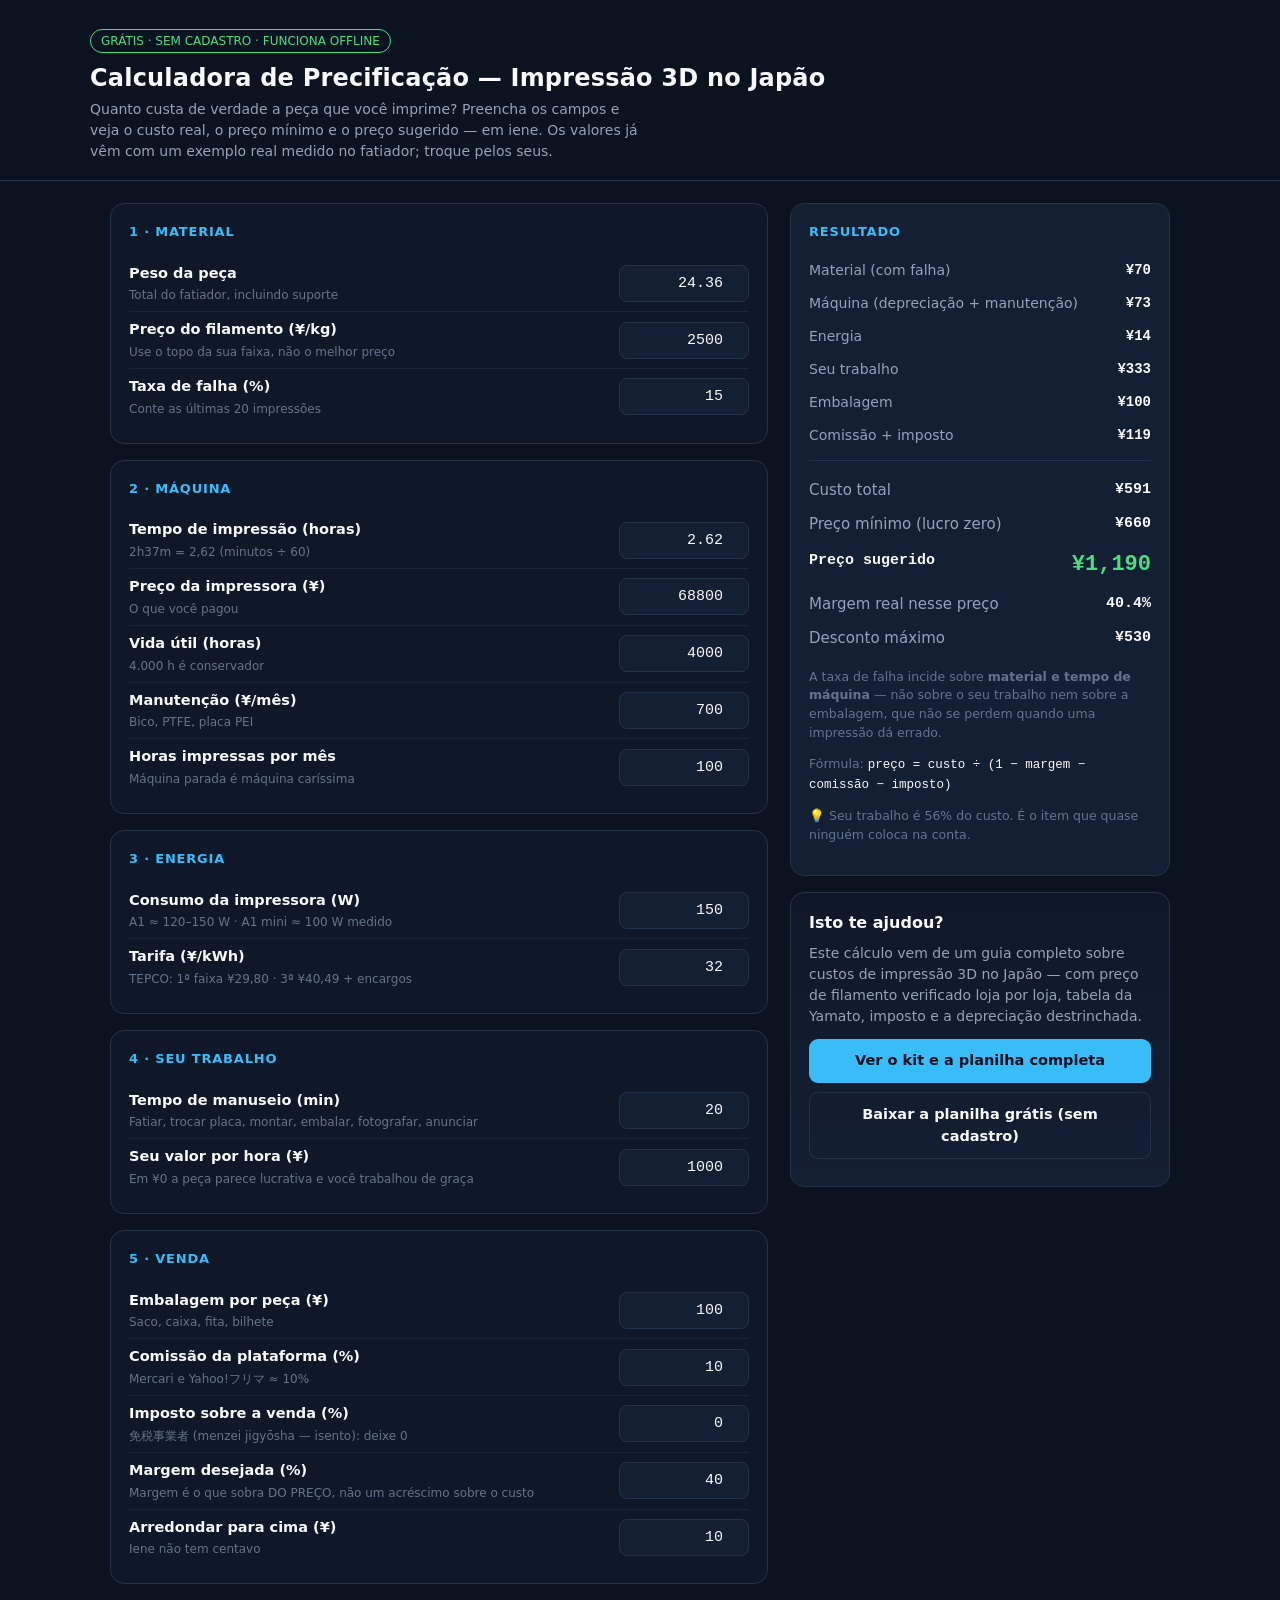
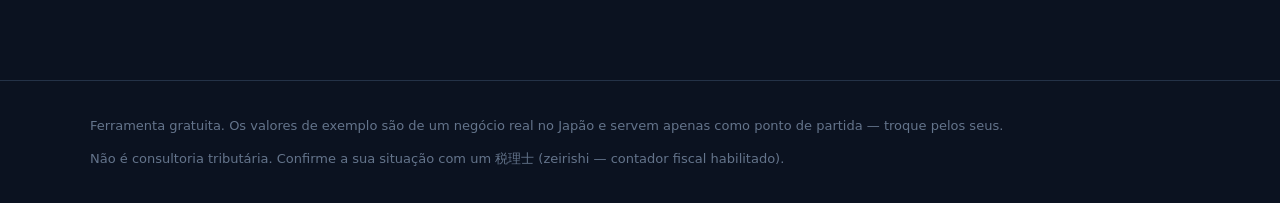
==== index.html @ 458ae706 "calculadora de precificacao 3D - Japao" ====
<!doctype html>
<html lang="pt-BR">
<head>
<meta charset="utf-8">
<meta name="viewport" content="width=device-width, initial-scale=1">
<title>Calculadora de Precificação — Impressão 3D no Japão (¥)</title>
<meta name="description" content="Calculadora gratuita de custo e preço para impressão 3D no Japão. Material, depreciação da máquina, energia, mão de obra, falha, frete e imposto — em iene. Sem cadastro.">
<meta name="robots" content="index,follow">
<meta property="og:title" content="Calculadora de Precificação — Impressão 3D no Japão">
<meta property="og:description" content="Quanto custa de verdade a peça que você imprime? Calcule em iene, com depreciação, falha e mão de obra.">
<meta property="og:type" content="website">
<style>
  :root{
    --bg:#0b1220; --card:#0f1829; --card2:#131f33; --line:#243247;
    --txt:#f8fafc; --dim:#94a3b8; --dim2:#64748b;
    --accent:#38bdf8; --ok:#4ade80; --warn:#fbbf24; --bad:#f87171;
    --mono:ui-monospace,"Cascadia Mono",Consolas,monospace;
  }
  *{box-sizing:border-box}
  html{-webkit-text-size-adjust:100%}
  body{
    margin:0;background:var(--bg);color:var(--txt);
    font:16px/1.5 system-ui,-apple-system,"Segoe UI",Roboto,sans-serif;
  }
  header{padding:28px 20px 18px;border-bottom:1px solid var(--line)}
  header .inner{max-width:1100px;margin:0 auto}
  h1{margin:0 0 6px;font-size:24px;letter-spacing:.2px;line-height:1.25}
  .sub{margin:0;color:var(--dim);font-size:14px;max-width:62ch}
  .wrap{max-width:1100px;margin:0 auto;padding:22px 20px 80px;display:grid;gap:20px}
  @media(min-width:900px){.cols{display:grid;grid-template-columns:1fr 380px;gap:22px;align-items:start}}
  .card{background:var(--card);border:1px solid var(--line);border-radius:14px;padding:18px;margin-bottom:16px}
  .card h2{margin:0 0 14px;font-size:13px;text-transform:uppercase;letter-spacing:.8px;color:var(--accent)}
  .row{display:grid;grid-template-columns:1fr 130px;gap:10px;align-items:center;padding:7px 0;border-bottom:1px solid rgba(36,50,71,.5)}
  .row:last-child{border-bottom:0}
  .row label{font-size:14px;color:var(--dim)}
  .row label b{color:var(--txt);font-weight:600;display:block;font-size:14.5px}
  .row label i{font-style:normal;font-size:12px;color:var(--dim2);display:block;margin-top:2px}
  input[type=number]{
    width:100%;background:var(--card2);border:1px solid var(--line);border-radius:8px;
    color:var(--txt);font:15px var(--mono);padding:9px 10px;text-align:right;
  }
  input[type=number]:focus{outline:2px solid var(--accent);outline-offset:-1px}
  .out{background:var(--card2);border:1px solid var(--line);border-radius:14px;padding:18px}
  .out.sticky{position:sticky;top:16px}
  .line{display:flex;justify-content:space-between;gap:12px;padding:6px 0;font-size:14px;color:var(--dim)}
  .line b{color:var(--txt);font-family:var(--mono);font-weight:600}
  .total{border-top:1px solid var(--line);margin-top:8px;padding-top:12px}
  .total .line{font-size:15px}
  .big{font-size:22px!important;color:var(--ok)!important}
  .big.piso{color:var(--warn)!important}
  .note{font-size:12.5px;color:var(--dim2);line-height:1.5;margin-top:12px}
  .cta{background:linear-gradient(180deg,#0f1829,#131f33);border:1px solid var(--line);border-radius:14px;padding:18px;margin-top:16px}
  .cta h3{margin:0 0 8px;font-size:16px}
  .cta p{margin:0 0 12px;font-size:14px;color:var(--dim)}
  .cta a{display:block;text-decoration:none;padding:11px 14px;border-radius:9px;font-weight:600;font-size:14.5px;text-align:center;margin-bottom:9px}
  .cta a.p{background:var(--accent);color:#06101f}
  .cta a.s{background:transparent;border:1px solid var(--line);color:var(--txt)}
  .badge{display:inline-block;font-size:12px;color:var(--ok);border:1px solid var(--ok);border-radius:999px;padding:2px 10px;margin-bottom:10px}
  footer{border-top:1px solid var(--line);padding:22px 20px;color:var(--dim2);font-size:13px}
  footer .inner{max-width:1100px;margin:0 auto}
  .hide{display:none}
</style>
</head>
<body>

<header>
  <div class="inner">
    <span class="badge">GRÁTIS · SEM CADASTRO · FUNCIONA OFFLINE</span>
    <h1>Calculadora de Precificação — Impressão 3D no Japão</h1>
    <p class="sub">Quanto custa de verdade a peça que você imprime? Preencha os campos e veja o custo real, o preço mínimo e o preço sugerido — em iene. Os valores já vêm com um exemplo real medido no fatiador; troque pelos seus.</p>
  </div>
</header>

<div class="wrap">
 <div class="cols">

  <div>
    <div class="card">
      <h2>1 · Material</h2>
      <div class="row"><label><b>Peso da peça</b><i>Total do fatiador, incluindo suporte</i></label><input type="number" id="peso" value="24.36" step="0.01" min="0"></div>
      <div class="row"><label><b>Preço do filamento (¥/kg)</b><i>Use o topo da sua faixa, não o melhor preço</i></label><input type="number" id="filamento" value="2500" step="10" min="0"></div>
      <div class="row"><label><b>Taxa de falha (%)</b><i>Conte as últimas 20 impressões</i></label><input type="number" id="falha" value="15" step="0.5" min="0" max="90"></div>
    </div>

    <div class="card">
      <h2>2 · Máquina</h2>
      <div class="row"><label><b>Tempo de impressão (horas)</b><i>2h37m = 2,62 (minutos ÷ 60)</i></label><input type="number" id="tempo" value="2.62" step="0.01" min="0"></div>
      <div class="row"><label><b>Preço da impressora (¥)</b><i>O que você pagou</i></label><input type="number" id="impressora" value="68800" step="100" min="1"></div>
      <div class="row"><label><b>Vida útil (horas)</b><i>4.000 h é conservador</i></label><input type="number" id="vida" value="4000" step="100" min="1"></div>
      <div class="row"><label><b>Manutenção (¥/mês)</b><i>Bico, PTFE, placa PEI</i></label><input type="number" id="manut" value="700" step="50" min="0"></div>
      <div class="row"><label><b>Horas impressas por mês</b><i>Máquina parada é máquina caríssima</i></label><input type="number" id="horasmes" value="100" step="10" min="1"></div>
    </div>

    <div class="card">
      <h2>3 · Energia</h2>
      <div class="row"><label><b>Consumo da impressora (W)</b><i>A1 ≈ 120–150 W · A1 mini ≈ 100 W medido</i></label><input type="number" id="watts" value="150" step="10" min="1"></div>
      <div class="row"><label><b>Tarifa (¥/kWh)</b><i>TEPCO: 1ª faixa ¥29,80 · 3ª ¥40,49 + encargos</i></label><input type="number" id="tarifa" value="32" step="0.1" min="1"></div>
    </div>

    <div class="card">
      <h2>4 · Seu trabalho</h2>
      <div class="row"><label><b>Tempo de manuseio (min)</b><i>Fatiar, trocar placa, montar, embalar, fotografar, anunciar</i></label><input type="number" id="minutos" value="20" step="1" min="0"></div>
      <div class="row"><label><b>Seu valor por hora (¥)</b><i>Em ¥0 a peça parece lucrativa e você trabalhou de graça</i></label><input type="number" id="hora" value="1000" step="100" min="0"></div>
    </div>

    <div class="card">
      <h2>5 · Venda</h2>
      <div class="row"><label><b>Embalagem por peça (¥)</b><i>Saco, caixa, fita, bilhete</i></label><input type="number" id="embalagem" value="100" step="10" min="0"></div>
      <div class="row"><label><b>Comissão da plataforma (%)</b><i>Mercari e Yahoo!フリマ ≈ 10%</i></label><input type="number" id="comissao" value="10" step="0.5" min="0" max="60"></div>
      <div class="row"><label><b>Imposto sobre a venda (%)</b><i>免税事業者 (menzei jigyōsha — isento): deixe 0</i></label><input type="number" id="imposto" value="0" step="0.5" min="0" max="60"></div>
      <div class="row"><label><b>Margem desejada (%)</b><i>Margem é o que sobra DO PREÇO, não um acréscimo sobre o custo</i></label><input type="number" id="margem" value="40" step="1" min="0" max="90"></div>
      <div class="row"><label><b>Arredondar para cima (¥)</b><i>Iene não tem centavo</i></label><input type="number" id="arred" value="10" step="10" min="1"></div>
    </div>
  </div>

  <div>
    <div class="out sticky">
      <h2 style="margin:0 0 12px;font-size:13px;text-transform:uppercase;letter-spacing:.8px;color:var(--accent)">Resultado</h2>

      <div class="line"><span>Material (com falha)</span><b id="o_mat">—</b></div>
      <div class="line"><span>Máquina (depreciação + manutenção)</span><b id="o_maq">—</b></div>
      <div class="line"><span>Energia</span><b id="o_ene">—</b></div>
      <div class="line"><span>Seu trabalho</span><b id="o_tra">—</b></div>
      <div class="line"><span>Embalagem</span><b id="o_emb">—</b></div>
      <div class="line"><span>Comissão + imposto</span><b id="o_com">—</b></div>

      <div class="total">
        <div class="line"><span>Custo total</span><b id="o_custo">—</b></div>
        <div class="line"><span>Preço mínimo (lucro zero)</span><b id="o_piso">—</b></div>
        <div class="line"><span><b style="color:var(--txt)">Preço sugerido</b></span><b class="big" id="o_preco">—</b></div>
        <div class="line"><span>Margem real nesse preço</span><b id="o_marg">—</b></div>
        <div class="line"><span>Desconto máximo</span><b id="o_desc">—</b></div>
      </div>

      <p class="note">A taxa de falha incide sobre <b>material e tempo de máquina</b> — não sobre o seu trabalho nem sobre a embalagem, que não se perdem quando uma impressão dá errado.</p>
      <p class="note">Fórmula: <span style="font-family:var(--mono);color:var(--txt)">preço = custo ÷ (1 − margem − comissão − imposto)</span></p>
      <p class="note" id="o_frac"></p>
    </div>

    <div class="cta">
      <h3>Isto te ajudou?</h3>
      <p>Este cálculo vem de um guia completo sobre custos de impressão 3D no Japão — com preço de filamento verificado loja por loja, tabela da Yamato, imposto e a depreciação destrinchada.</p>
      <a class="p" href="https://ko-fi.com/s/ee352d758c" target="_blank" rel="noopener">Ver o kit e a planilha completa</a>
      <a class="s" href="https://ko-fi.com/s/bf6c8da10f" target="_blank" rel="noopener">Baixar a planilha grátis (sem cadastro)</a>
    </div>
  </div>

 </div>
</div>

<footer>
  <div class="inner">
    <p>Ferramenta gratuita. Os valores de exemplo são de um negócio real no Japão e servem apenas como ponto de partida — troque pelos seus.</p>
    <p>Não é consultoria tributária. Confirme a sua situação com um 税理士 (zeirishi — contador fiscal habilitado).</p>
  </div>
</footer>

<script>
(function(){
  var ids = ["peso","filamento","falha","tempo","impressora","vida","manut","horasmes",
             "watts","tarifa","minutos","hora","embalagem","comissao","imposto","margem","arred"];
  var el = {};
  ids.forEach(function(i){ el[i] = document.getElementById(i); });

  function n(i){ var v = parseFloat(el[i].value); return isFinite(v) ? v : 0; }
  function yen(v){ return "¥" + Math.round(v).toLocaleString("ja-JP"); }

  function calc(){
    var falha = n("falha")/100;

    // material
    var material = (n("peso")/1000) * n("filamento");
    var materialF = material * (1 + falha);

    // maquina: depreciacao + manutencao diluida nas horas do mes
    var depHora = n("impressora") / Math.max(1, n("vida"));
    var manutHora = n("manut") / Math.max(1, n("horasmes"));
    var maquina = n("tempo") * (depHora + manutHora);
    var maquinaF = maquina * (1 + falha);

    // energia
    var energia = n("tempo") * (n("watts")/1000) * n("tarifa");
    var energiaF = energia * (1 + falha);

    // trabalho e embalagem — nao recebem falha
    var trabalho = (n("minutos")/60) * n("hora");
    var embalagem = n("embalagem");

    var custo = materialF + maquinaF + energiaF + trabalho + embalagem;

    var com = Math.min(0.9, n("comissao")/100);
    var imp = Math.min(0.9, n("imposto")/100);
    var mar = Math.min(0.9, n("margem")/100);

    var denPiso = 1 - com - imp;
    var piso = denPiso > 0 ? custo / denPiso : NaN;

    var den = 1 - mar - com - imp;
    var bruto = den > 0 ? custo / den : NaN;
    var passo = Math.max(1, n("arred"));
    var preco = isFinite(bruto) ? Math.ceil(bruto/passo)*passo : NaN;

    var comissaoYen = isFinite(preco) ? preco * (com + imp) : NaN;

    var out = {
      o_mat: yen(materialF), o_maq: yen(maquinaF), o_ene: yen(energiaF),
      o_tra: yen(trabalho), o_emb: yen(embalagem), o_custo: yen(custo)
    };
    Object.keys(out).forEach(function(k){ document.getElementById(k).textContent = out[k]; });

    var pisoEl = document.getElementById("o_piso");
    pisoEl.textContent = isFinite(piso) ? yen(Math.ceil(piso/passo)*passo) : "—";

    var precoEl = document.getElementById("o_preco");
    precoEl.textContent = isFinite(preco) ? yen(preco) : "—";
    precoEl.className = "big" + (isFinite(preco) ? "" : " piso");

    document.getElementById("o_com").textContent = isFinite(comissaoYen) ? yen(comissaoYen) : "—";

    var marg = isFinite(preco) && preco > 0 ? (preco*(1-com-imp) - custo)/preco : NaN;
    document.getElementById("o_marg").textContent = isFinite(marg) ? (marg*100).toFixed(1) + "%" : "—";

    var desc = (isFinite(preco) && isFinite(piso)) ? preco - Math.ceil(piso/passo)*passo : NaN;
    document.getElementById("o_desc").textContent = isFinite(desc) ? yen(desc) : "—";

    // se o denominador estourou, explica em vez de mostrar travessao
    var frac = document.getElementById("o_frac");
    if (!(den > 0)) {
      frac.textContent = "⚠️ Margem + comissão + imposto passam de 100%. Não existe preço que feche essa conta — reduza a margem ou as taxas.";
    } else if (trabalho/custo > 0.45) {
      frac.textContent = "💡 Seu trabalho é " + Math.round(trabalho/custo*100) + "% do custo. É o item que quase ninguém coloca na conta.";
    } else {
      frac.textContent = "";
    }
  }

  ids.forEach(function(i){ el[i].addEventListener("input", calc); });
  calc();
})();
</script>
</body>
</html>
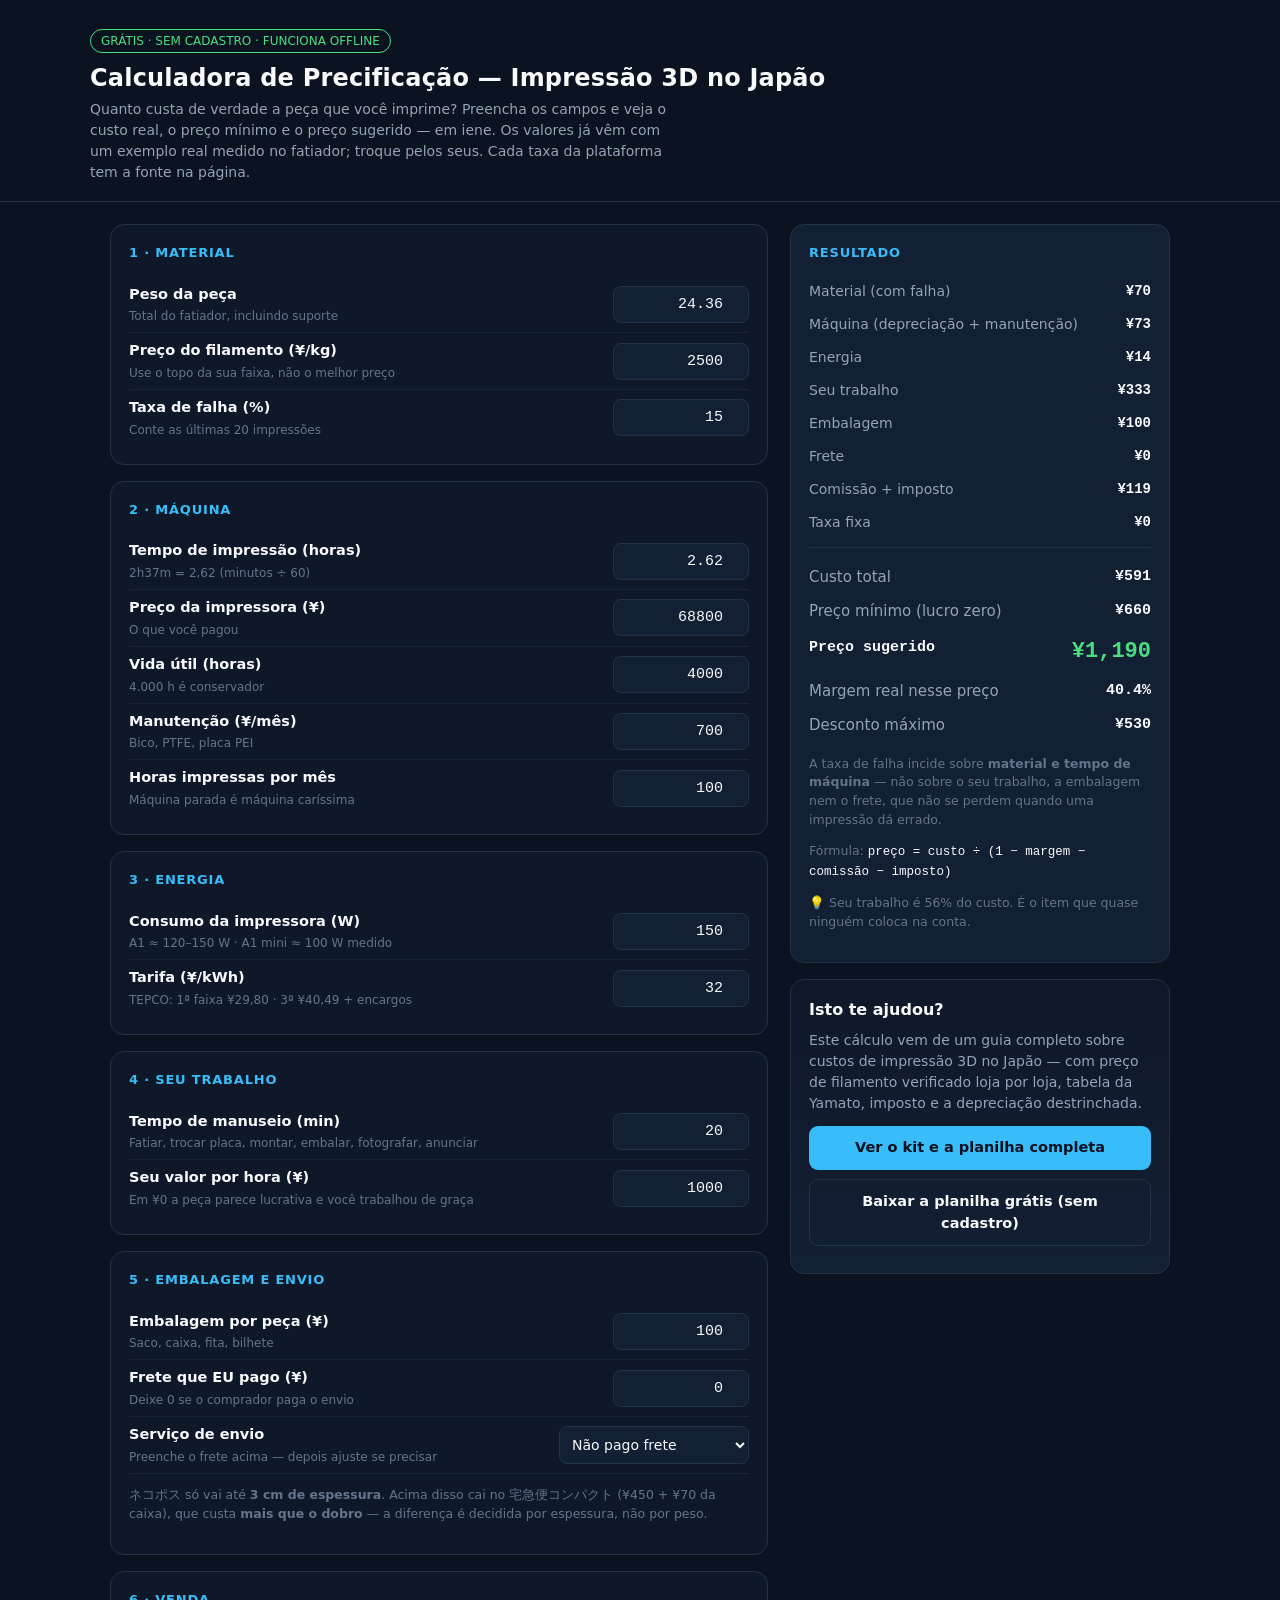
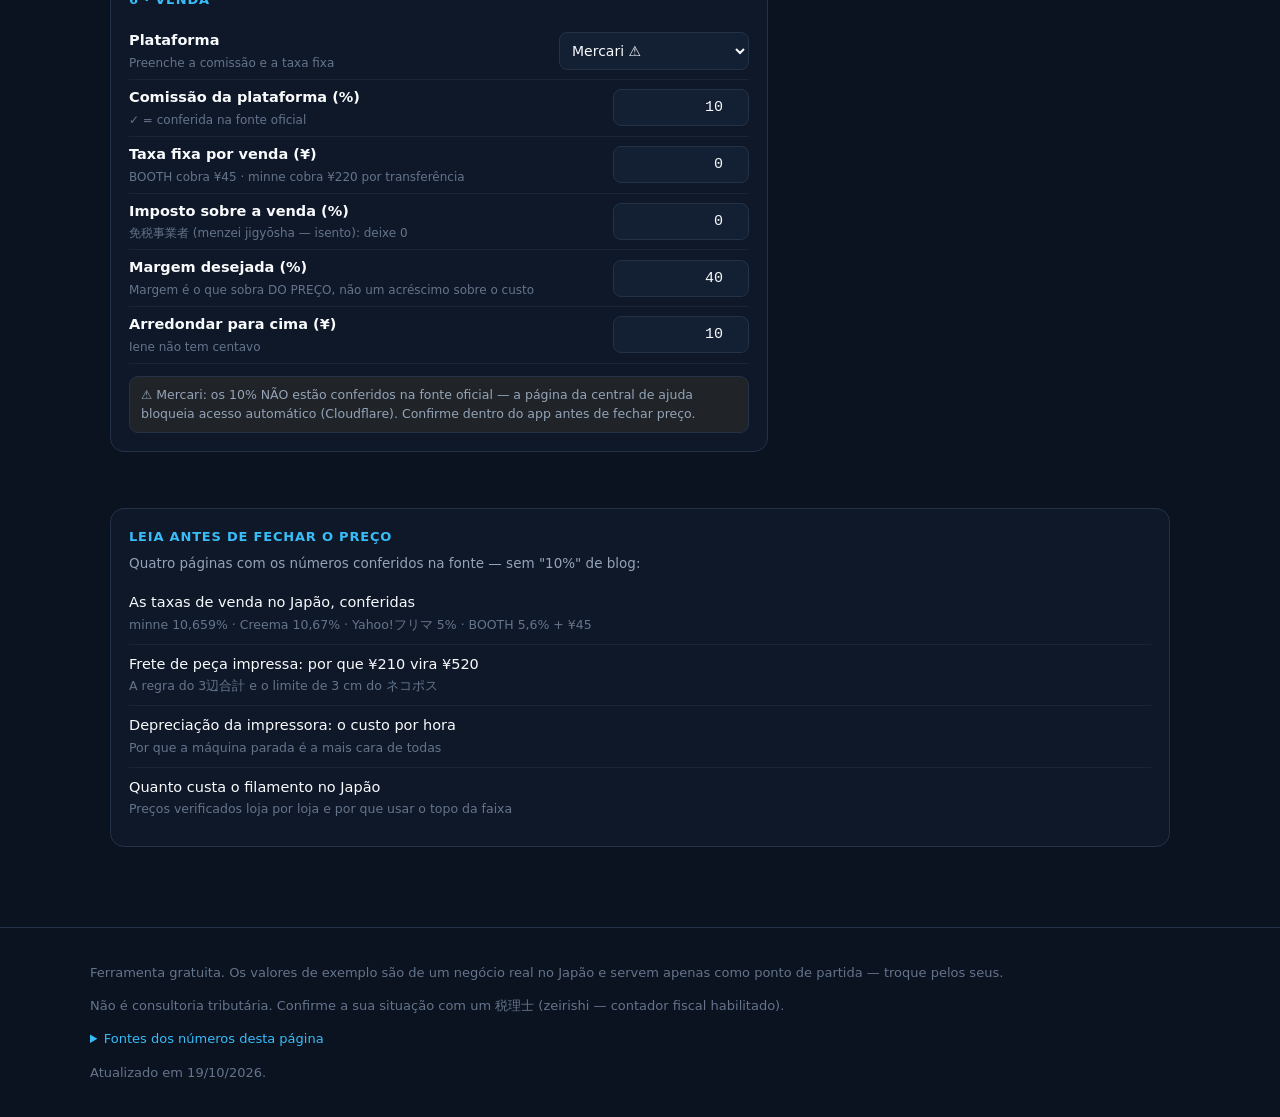
==== commit b0c1de6d: "calculadora: frete, taxa fixa, presets de plataforma com fonte + 4 guias" ====
--- a/index.html
+++ b/index.html
@@ -4,11 +4,13 @@
 <meta charset="utf-8">
 <meta name="viewport" content="width=device-width, initial-scale=1">
 <title>Calculadora de Precificação — Impressão 3D no Japão (¥)</title>
-<meta name="description" content="Calculadora gratuita de custo e preço para impressão 3D no Japão. Material, depreciação da máquina, energia, mão de obra, falha, frete e imposto — em iene. Sem cadastro.">
+<meta name="description" content="Calculadora gratuita de custo e preço para impressão 3D no Japão. Material, depreciação da máquina, energia, mão de obra, falha, embalagem, frete, comissão da plataforma e imposto — em iene. Sem cadastro, funciona offline.">
 <meta name="robots" content="index,follow">
+<link rel="canonical" href="https://maicontsuda.github.io/calculadora-3d/">
 <meta property="og:title" content="Calculadora de Precificação — Impressão 3D no Japão">
-<meta property="og:description" content="Quanto custa de verdade a peça que você imprime? Calcule em iene, com depreciação, falha e mão de obra.">
+<meta property="og:description" content="Quanto custa de verdade a peça que você imprime? Calcule em iene, com depreciação, falha, frete e mão de obra — e veja a fonte de cada taxa.">
 <meta property="og:type" content="website">
+<meta property="og:url" content="https://maicontsuda.github.io/calculadora-3d/">
 <style>
   :root{
     --bg:#0b1220; --card:#0f1829; --card2:#131f33; --line:#243247;
@@ -25,21 +27,27 @@
   header{padding:28px 20px 18px;border-bottom:1px solid var(--line)}
   header .inner{max-width:1100px;margin:0 auto}
   h1{margin:0 0 6px;font-size:24px;letter-spacing:.2px;line-height:1.25}
-  .sub{margin:0;color:var(--dim);font-size:14px;max-width:62ch}
+  .sub{margin:0;color:var(--dim);font-size:14px;max-width:66ch}
   .wrap{max-width:1100px;margin:0 auto;padding:22px 20px 80px;display:grid;gap:20px}
   @media(min-width:900px){.cols{display:grid;grid-template-columns:1fr 380px;gap:22px;align-items:start}}
   .card{background:var(--card);border:1px solid var(--line);border-radius:14px;padding:18px;margin-bottom:16px}
   .card h2{margin:0 0 14px;font-size:13px;text-transform:uppercase;letter-spacing:.8px;color:var(--accent)}
-  .row{display:grid;grid-template-columns:1fr 130px;gap:10px;align-items:center;padding:7px 0;border-bottom:1px solid rgba(36,50,71,.5)}
+  .row{display:grid;grid-template-columns:1fr 136px;gap:10px;align-items:center;padding:7px 0;border-bottom:1px solid rgba(36,50,71,.5)}
   .row:last-child{border-bottom:0}
   .row label{font-size:14px;color:var(--dim)}
   .row label b{color:var(--txt);font-weight:600;display:block;font-size:14.5px}
   .row label i{font-style:normal;font-size:12px;color:var(--dim2);display:block;margin-top:2px}
+  .row.wide{grid-template-columns:1fr 190px}
+  @media(max-width:520px){.row.wide{grid-template-columns:1fr 150px}}
   input[type=number]{
     width:100%;background:var(--card2);border:1px solid var(--line);border-radius:8px;
     color:var(--txt);font:15px var(--mono);padding:9px 10px;text-align:right;
   }
-  input[type=number]:focus{outline:2px solid var(--accent);outline-offset:-1px}
+  input[type=number]:focus,select:focus{outline:2px solid var(--accent);outline-offset:-1px}
+  select{
+    width:100%;background:var(--card2);border:1px solid var(--line);border-radius:8px;
+    color:var(--txt);font:14px system-ui,-apple-system,"Segoe UI",Roboto,sans-serif;padding:9px 8px;
+  }
   .out{background:var(--card2);border:1px solid var(--line);border-radius:14px;padding:18px}
   .out.sticky{position:sticky;top:16px}
   .line{display:flex;justify-content:space-between;gap:12px;padding:6px 0;font-size:14px;color:var(--dim)}
@@ -49,6 +57,9 @@
   .big{font-size:22px!important;color:var(--ok)!important}
   .big.piso{color:var(--warn)!important}
   .note{font-size:12.5px;color:var(--dim2);line-height:1.5;margin-top:12px}
+  .aviso{font-size:12.5px;line-height:1.5;margin-top:12px;padding:9px 11px;border-radius:9px;
+         border:1px solid var(--line);background:rgba(251,191,36,.07);color:var(--dim)}
+  .aviso.hide{display:none}
   .cta{background:linear-gradient(180deg,#0f1829,#131f33);border:1px solid var(--line);border-radius:14px;padding:18px;margin-top:16px}
   .cta h3{margin:0 0 8px;font-size:16px}
   .cta p{margin:0 0 12px;font-size:14px;color:var(--dim)}
@@ -58,7 +69,18 @@
   .badge{display:inline-block;font-size:12px;color:var(--ok);border:1px solid var(--ok);border-radius:999px;padding:2px 10px;margin-bottom:10px}
   footer{border-top:1px solid var(--line);padding:22px 20px;color:var(--dim2);font-size:13px}
   footer .inner{max-width:1100px;margin:0 auto}
+  footer a{color:var(--dim)}
   .hide{display:none}
+  .links{background:var(--card);border:1px solid var(--line);border-radius:14px;padding:18px;margin-top:20px}
+  .links h2{margin:0 0 6px;font-size:13px;text-transform:uppercase;letter-spacing:.8px;color:var(--accent)}
+  .links p{margin:0 0 10px;font-size:13.5px;color:var(--dim)}
+  .links a{display:block;padding:9px 0;border-bottom:1px solid rgba(36,50,71,.5);color:var(--txt);text-decoration:none;font-size:14.5px}
+  .links a:last-child{border-bottom:0}
+  .links a span{color:var(--dim2);font-size:12.5px;display:block;margin-top:2px}
+  details{margin-top:14px;font-size:13px;color:var(--dim)}
+  details summary{cursor:pointer;color:var(--accent);font-size:13px}
+  details ul{margin:10px 0 0;padding-left:18px;line-height:1.7}
+  details a{color:var(--dim)}
 </style>
 </head>
 <body>
@@ -67,7 +89,7 @@
   <div class="inner">
     <span class="badge">GRÁTIS · SEM CADASTRO · FUNCIONA OFFLINE</span>
     <h1>Calculadora de Precificação — Impressão 3D no Japão</h1>
-    <p class="sub">Quanto custa de verdade a peça que você imprime? Preencha os campos e veja o custo real, o preço mínimo e o preço sugerido — em iene. Os valores já vêm com um exemplo real medido no fatiador; troque pelos seus.</p>
+    <p class="sub">Quanto custa de verdade a peça que você imprime? Preencha os campos e veja o custo real, o preço mínimo e o preço sugerido — em iene. Os valores já vêm com um exemplo real medido no fatiador; troque pelos seus. Cada taxa da plataforma tem a fonte na página.</p>
   </div>
 </header>
 
@@ -104,12 +126,45 @@
     </div>
 
     <div class="card">
-      <h2>5 · Venda</h2>
+      <h2>5 · Embalagem e envio</h2>
       <div class="row"><label><b>Embalagem por peça (¥)</b><i>Saco, caixa, fita, bilhete</i></label><input type="number" id="embalagem" value="100" step="10" min="0"></div>
-      <div class="row"><label><b>Comissão da plataforma (%)</b><i>Mercari e Yahoo!フリマ ≈ 10%</i></label><input type="number" id="comissao" value="10" step="0.5" min="0" max="60"></div>
+      <div class="row"><label><b>Frete que EU pago (¥)</b><i>Deixe 0 se o comprador paga o envio</i></label><input type="number" id="frete" value="0" step="10" min="0"></div>
+      <div class="row wide"><label><b>Serviço de envio</b><i>Preenche o frete acima — depois ajuste se precisar</i></label>
+        <select id="envio">
+          <option value="0">Não pago frete</option>
+          <option value="210">ネコポス ¥210</option>
+          <option value="520">コンパクト ¥520</option>
+          <option value="750">メルカリ便 60 ¥750</option>
+          <option value="850">メルカリ便 80 ¥850</option>
+          <option value="1050">メルカリ便 100 ¥1.050</option>
+          <option value="1200">メルカリ便 120 ¥1.200</option>
+          <option value="1450">メルカリ便 140 ¥1.450</option>
+          <option value="1700">メルカリ便 160 ¥1.700</option>
+          <option value="manual">Outro valor</option>
+        </select>
+      </div>
+      <p class="note">ネコポス só vai até <b>3 cm de espessura</b>. Acima disso cai no 宅急便コンパクト (¥450 + ¥70 da caixa), que custa <b>mais que o dobro</b> — a diferença é decidida por espessura, não por peso.</p>
+    </div>
+
+    <div class="card">
+      <h2>6 · Venda</h2>
+      <div class="row wide"><label><b>Plataforma</b><i>Preenche a comissão e a taxa fixa</i></label>
+        <select id="plataforma">
+          <option value="mercari" selected>Mercari ⚠</option>
+          <option value="minne">minne ✓</option>
+          <option value="creema">Creema ✓</option>
+          <option value="yahoo">Yahoo!フリマ ✓</option>
+          <option value="booth">BOOTH ✓</option>
+          <option value="direto">Venda direta</option>
+          <option value="outro">Outra</option>
+        </select>
+      </div>
+      <div class="row"><label><b>Comissão da plataforma (%)</b><i>✓ = conferida na fonte oficial</i></label><input type="number" id="comissao" value="10" step="0.001" min="0" max="60"></div>
+      <div class="row"><label><b>Taxa fixa por venda (¥)</b><i>BOOTH cobra ¥45 · minne cobra ¥220 por transferência</i></label><input type="number" id="fixo" value="0" step="5" min="0"></div>
       <div class="row"><label><b>Imposto sobre a venda (%)</b><i>免税事業者 (menzei jigyōsha — isento): deixe 0</i></label><input type="number" id="imposto" value="0" step="0.5" min="0" max="60"></div>
       <div class="row"><label><b>Margem desejada (%)</b><i>Margem é o que sobra DO PREÇO, não um acréscimo sobre o custo</i></label><input type="number" id="margem" value="40" step="1" min="0" max="90"></div>
       <div class="row"><label><b>Arredondar para cima (¥)</b><i>Iene não tem centavo</i></label><input type="number" id="arred" value="10" step="10" min="1"></div>
+      <div class="aviso" id="o_aviso"></div>
     </div>
   </div>
 
@@ -122,7 +177,9 @@
       <div class="line"><span>Energia</span><b id="o_ene">—</b></div>
       <div class="line"><span>Seu trabalho</span><b id="o_tra">—</b></div>
       <div class="line"><span>Embalagem</span><b id="o_emb">—</b></div>
+      <div class="line"><span>Frete</span><b id="o_frete">—</b></div>
       <div class="line"><span>Comissão + imposto</span><b id="o_com">—</b></div>
+      <div class="line"><span>Taxa fixa</span><b id="o_fixo">—</b></div>
 
       <div class="total">
         <div class="line"><span>Custo total</span><b id="o_custo">—</b></div>
@@ -132,7 +189,7 @@
         <div class="line"><span>Desconto máximo</span><b id="o_desc">—</b></div>
       </div>
 
-      <p class="note">A taxa de falha incide sobre <b>material e tempo de máquina</b> — não sobre o seu trabalho nem sobre a embalagem, que não se perdem quando uma impressão dá errado.</p>
+      <p class="note">A taxa de falha incide sobre <b>material e tempo de máquina</b> — não sobre o seu trabalho, a embalagem nem o frete, que não se perdem quando uma impressão dá errado.</p>
       <p class="note">Fórmula: <span style="font-family:var(--mono);color:var(--txt)">preço = custo ÷ (1 − margem − comissão − imposto)</span></p>
       <p class="note" id="o_frac"></p>
     </div>
@@ -146,27 +203,82 @@
   </div>
 
  </div>
+
+ <div class="links">
+   <h2>Leia antes de fechar o preço</h2>
+   <p>Quatro páginas com os números conferidos na fonte — sem "10%" de blog:</p>
+   <a href="guia/taxas-de-venda.html">As taxas de venda no Japão, conferidas <span>minne 10,659% · Creema 10,67% · Yahoo!フリマ 5% · BOOTH 5,6% + ¥45</span></a>
+   <a href="guia/frete-de-peca-impressa.html">Frete de peça impressa: por que ¥210 vira ¥520 <span>A regra do 3辺合計 e o limite de 3 cm do ネコポス</span></a>
+   <a href="guia/depreciacao-da-impressora.html">Depreciação da impressora: o custo por hora <span>Por que a máquina parada é a mais cara de todas</span></a>
+   <a href="guia/filamento-no-japao.html">Quanto custa o filamento no Japão <span>Preços verificados loja por loja e por que usar o topo da faixa</span></a>
+ </div>
 </div>
 
 <footer>
   <div class="inner">
     <p>Ferramenta gratuita. Os valores de exemplo são de um negócio real no Japão e servem apenas como ponto de partida — troque pelos seus.</p>
     <p>Não é consultoria tributária. Confirme a sua situação com um 税理士 (zeirishi — contador fiscal habilitado).</p>
+    <details>
+      <summary>Fontes dos números desta página</summary>
+      <ul>
+        <li><b>minne — 10,659%</b> sobre obra + opções + frete: <a href="https://help.minne.com/hc/ja/articles/10456545234451" target="_blank" rel="noopener">help.minne.com</a></li>
+        <li><b>Creema — 10,67%</b> sobre obra + opções + embrulho + frete: <a href="https://www.creema.jp/page/creator/getting-started" target="_blank" rel="noopener">creema.jp</a></li>
+        <li><b>Yahoo!フリマ — 5%</b>: <a href="https://www.lycorp.co.jp/ja/news/release/020426/" target="_blank" rel="noopener">press release da LINEヤフー (19/05/2026)</a></li>
+        <li><b>BOOTH — 5,6% + ¥45</b>: <a href="https://booth.pixiv.help/hc/ja/articles/115004576874" target="_blank" rel="noopener">BOOTHヘルプセンター</a></li>
+        <li><b>Mercari — 10% ⚠ não confirmado</b>: a página oficial responde 403 (Cloudflare). Não use este número como verificado; confirme no app</li>
+        <li><b>らくらくメルカリ便 — tabela de frete</b>: <a href="https://support.mercari-shops.com/hc/ja/articles/4406910093593" target="_blank" rel="noopener">メルカリShops ガイド</a> (ressalva: tabela do Mercari Shops)</li>
+        <li><b>Tamanhos 宅急便 (3辺合計)</b>: <a href="https://www.kuronekoyamato.co.jp/ytc/customer/send/search/payment/size/" target="_blank" rel="noopener">Yamato</a></li>
+        <li><b>Exercício de referência</b> (chega a ¥1.190): exemplo do capítulo 9 do livro de precificação do autor</li>
+      </ul>
+    </details>
+    <p style="margin-top:14px">Atualizado em 19/10/2026.</p>
   </div>
 </footer>
 
 <script>
 (function(){
   var ids = ["peso","filamento","falha","tempo","impressora","vida","manut","horasmes",
-             "watts","tarifa","minutos","hora","embalagem","comissao","imposto","margem","arred"];
+             "watts","tarifa","minutos","hora","embalagem","frete","envio","plataforma",
+             "comissao","fixo","imposto","margem","arred"];
   var el = {};
   ids.forEach(function(i){ el[i] = document.getElementById(i); });
 
   function n(i){ var v = parseFloat(el[i].value); return isFinite(v) ? v : 0; }
   function yen(v){ return "¥" + Math.round(v).toLocaleString("ja-JP"); }
 
+  // Taxas conferidas na fonte oficial (out/2026). c = comissão %, f = taxa fixa ¥.
+  var PLAT = {
+    direto:  { c:0,     f:0,  nota:"" },
+    minne:   { c:10.659, f:0,  nota:"minne: 10,659% sobre obra + opções + frete. O +¥220 de transferência é por remessa, não por peça — entrou na taxa fixa só se você ratear. Fonte: help.minne.com." },
+    creema:  { c:10.67, f:0,  nota:"Creema: 10,67% sobre obra + opções + embrulho + frete. Fonte: creema.jp." },
+    yahoo:   { c:5,     f:0,  nota:"Yahoo!フリマ: 5% (fonte: release da LINEヤフー, 19/05/2026). A campanha de 90 dias a 0% vale para quem vende 3+ itens nos primeiros 30 dias — tem condição." },
+    booth:   { c:5.6,   f:45, nota:"BOOTH: (preço + frete) × 5,6% + ¥45 por venda. Fonte: BOOTHヘルプセンター." },
+    mercari: { c:10,    f:0,  nota:"⚠ Mercari: os 10% NÃO estão conferidos na fonte oficial — a página da central de ajuda bloqueia acesso automático (Cloudflare). Confirme dentro do app antes de fechar preço." },
+    outro:   { c:null,  f:null, nota:"" }
+  };
+
+  function aviso(){
+    var p = PLAT[el.plataforma.value];
+    var box = document.getElementById("o_aviso");
+    box.textContent = p ? p.nota : "";
+    box.className = "aviso" + (p && p.nota ? "" : " hide");
+  }
+
+  function preset(){
+    var p = PLAT[el.plataforma.value];
+    if (p && p.c !== null) { el.comissao.value = String(p.c); el.fixo.value = String(p.f); }
+    aviso();
+    calc();
+  }
+
+  function envio(){
+    var v = el.envio.value;
+    if (v !== "manual") el.frete.value = v;
+    calc();
+  }
+
   function calc(){
-    var falha = n("falha")/100;
+    var falha = Math.max(0, n("falha")/100);
 
     // material
     var material = (n("peso")/1000) * n("filamento");
@@ -182,15 +294,17 @@
     var energia = n("tempo") * (n("watts")/1000) * n("tarifa");
     var energiaF = energia * (1 + falha);
 
-    // trabalho e embalagem — nao recebem falha
+    // trabalho, embalagem, frete e taxa fixa — nao recebem falha
     var trabalho = (n("minutos")/60) * n("hora");
     var embalagem = n("embalagem");
-
-    var custo = materialF + maquinaF + energiaF + trabalho + embalagem;
-
-    var com = Math.min(0.9, n("comissao")/100);
-    var imp = Math.min(0.9, n("imposto")/100);
-    var mar = Math.min(0.9, n("margem")/100);
+    var frete = n("frete");
+    var fixo = n("fixo");
+
+    var custo = materialF + maquinaF + energiaF + trabalho + embalagem + frete + fixo;
+
+    var com = Math.min(0.9, Math.max(0, n("comissao")/100));
+    var imp = Math.min(0.9, Math.max(0, n("imposto")/100));
+    var mar = Math.min(0.9, Math.max(0, n("margem")/100));
 
     var denPiso = 1 - com - imp;
     var piso = denPiso > 0 ? custo / denPiso : NaN;
@@ -199,17 +313,18 @@
     var bruto = den > 0 ? custo / den : NaN;
     var passo = Math.max(1, n("arred"));
     var preco = isFinite(bruto) ? Math.ceil(bruto/passo)*passo : NaN;
+    var pisoR = isFinite(piso) ? Math.ceil(piso/passo)*passo : NaN;
 
     var comissaoYen = isFinite(preco) ? preco * (com + imp) : NaN;
 
     var out = {
       o_mat: yen(materialF), o_maq: yen(maquinaF), o_ene: yen(energiaF),
-      o_tra: yen(trabalho), o_emb: yen(embalagem), o_custo: yen(custo)
+      o_tra: yen(trabalho), o_emb: yen(embalagem), o_frete: yen(frete),
+      o_fixo: yen(fixo), o_custo: yen(custo)
     };
     Object.keys(out).forEach(function(k){ document.getElementById(k).textContent = out[k]; });
 
-    var pisoEl = document.getElementById("o_piso");
-    pisoEl.textContent = isFinite(piso) ? yen(Math.ceil(piso/passo)*passo) : "—";
+    document.getElementById("o_piso").textContent = isFinite(pisoR) ? yen(pisoR) : "—";
 
     var precoEl = document.getElementById("o_preco");
     precoEl.textContent = isFinite(preco) ? yen(preco) : "—";
@@ -220,21 +335,30 @@
     var marg = isFinite(preco) && preco > 0 ? (preco*(1-com-imp) - custo)/preco : NaN;
     document.getElementById("o_marg").textContent = isFinite(marg) ? (marg*100).toFixed(1) + "%" : "—";
 
-    var desc = (isFinite(preco) && isFinite(piso)) ? preco - Math.ceil(piso/passo)*passo : NaN;
+    var desc = (isFinite(preco) && isFinite(pisoR)) ? preco - pisoR : NaN;
     document.getElementById("o_desc").textContent = isFinite(desc) ? yen(desc) : "—";
 
     // se o denominador estourou, explica em vez de mostrar travessao
     var frac = document.getElementById("o_frac");
     if (!(den > 0)) {
       frac.textContent = "⚠️ Margem + comissão + imposto passam de 100%. Não existe preço que feche essa conta — reduza a margem ou as taxas.";
-    } else if (trabalho/custo > 0.45) {
+    } else if (isFinite(preco) && frete/preco > 0.20) {
+      frac.textContent = "💡 O frete é " + Math.round(frete/preco*100) + "% do preço. Acima de 20% a peça viaja caro: reduza a caixa (é a espessura que define o tamanho) antes de reduzir a margem.";
+    } else if (custo > 0 && trabalho/custo > 0.45) {
       frac.textContent = "💡 Seu trabalho é " + Math.round(trabalho/custo*100) + "% do custo. É o item que quase ninguém coloca na conta.";
     } else {
       frac.textContent = "";
     }
   }
 
-  ids.forEach(function(i){ el[i].addEventListener("input", calc); });
+  ids.forEach(function(i){
+    el[i].addEventListener("input", function(){ if (i === "plataforma" || i === "envio") return; calc(); });
+    el[i].addEventListener("change", calc);
+  });
+  el.plataforma.addEventListener("change", preset);
+  el.envio.addEventListener("change", envio);
+
+  aviso();
   calc();
 })();
 </script>
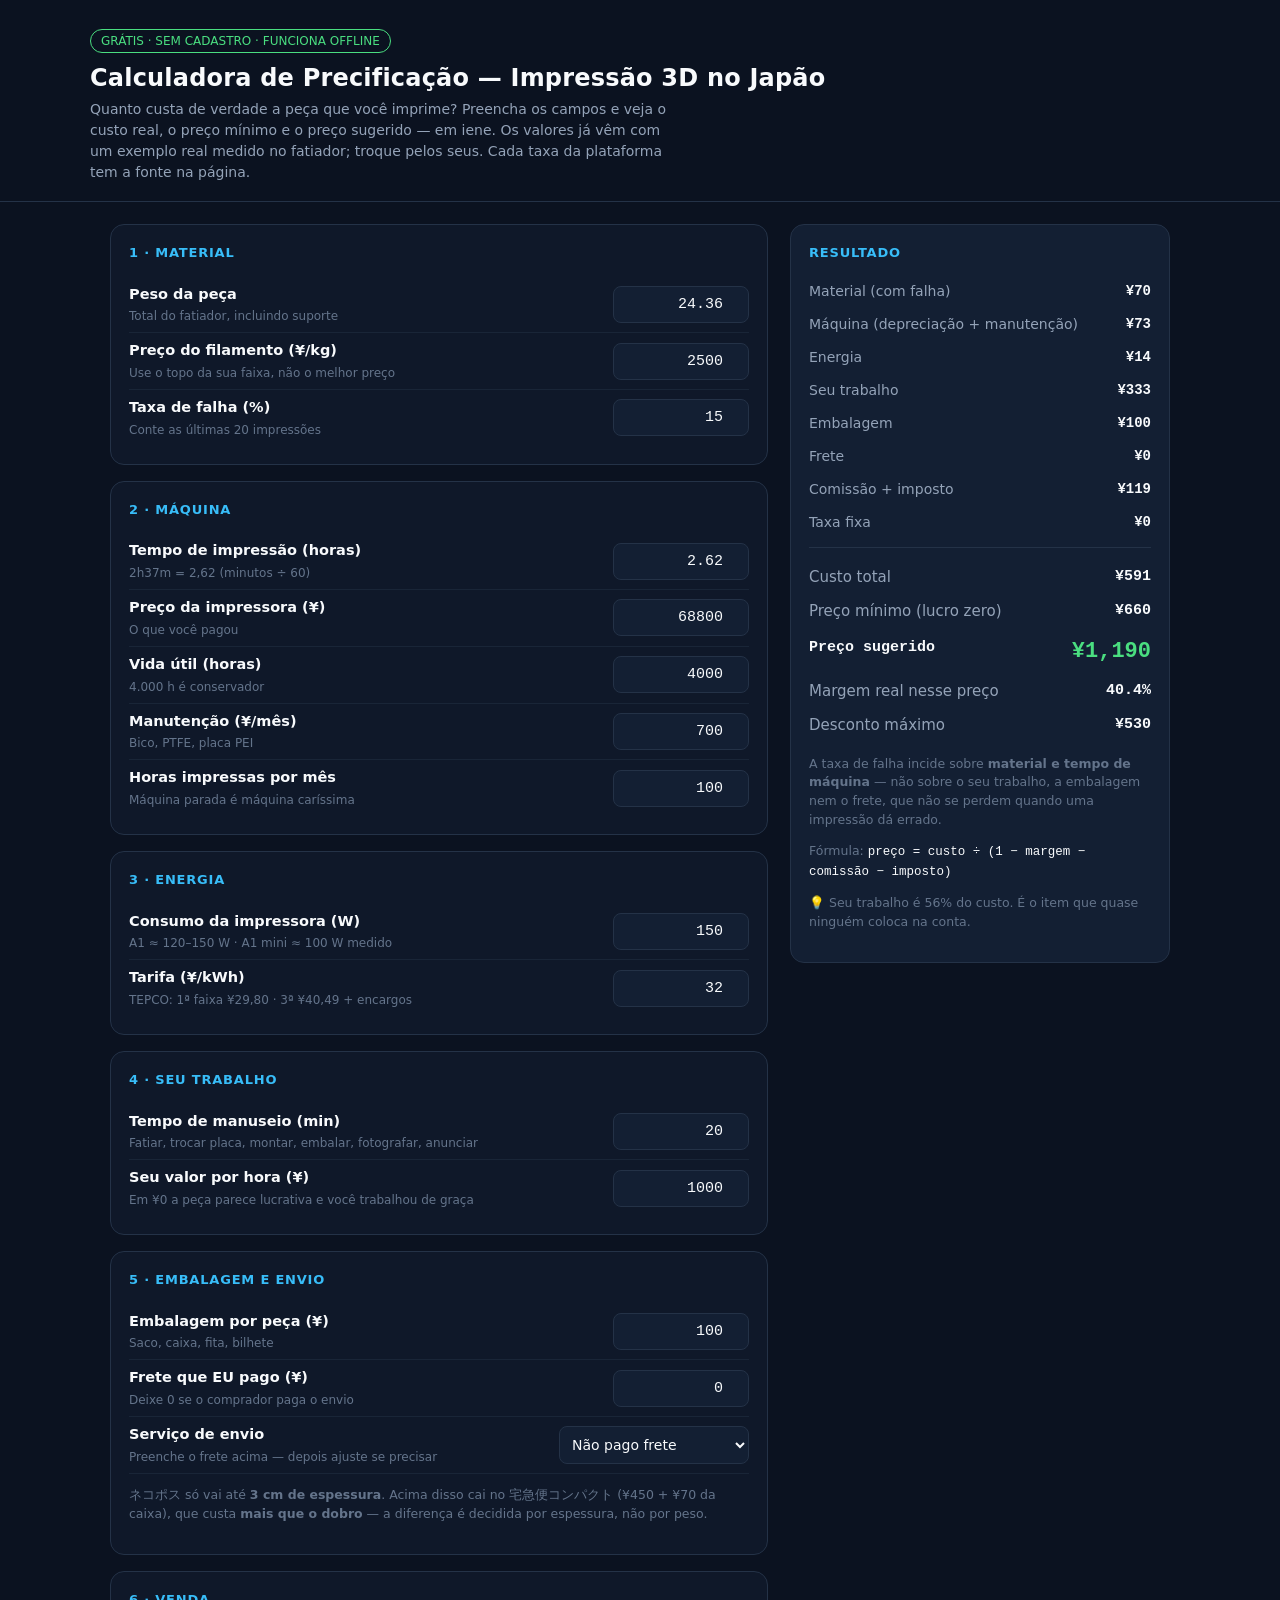
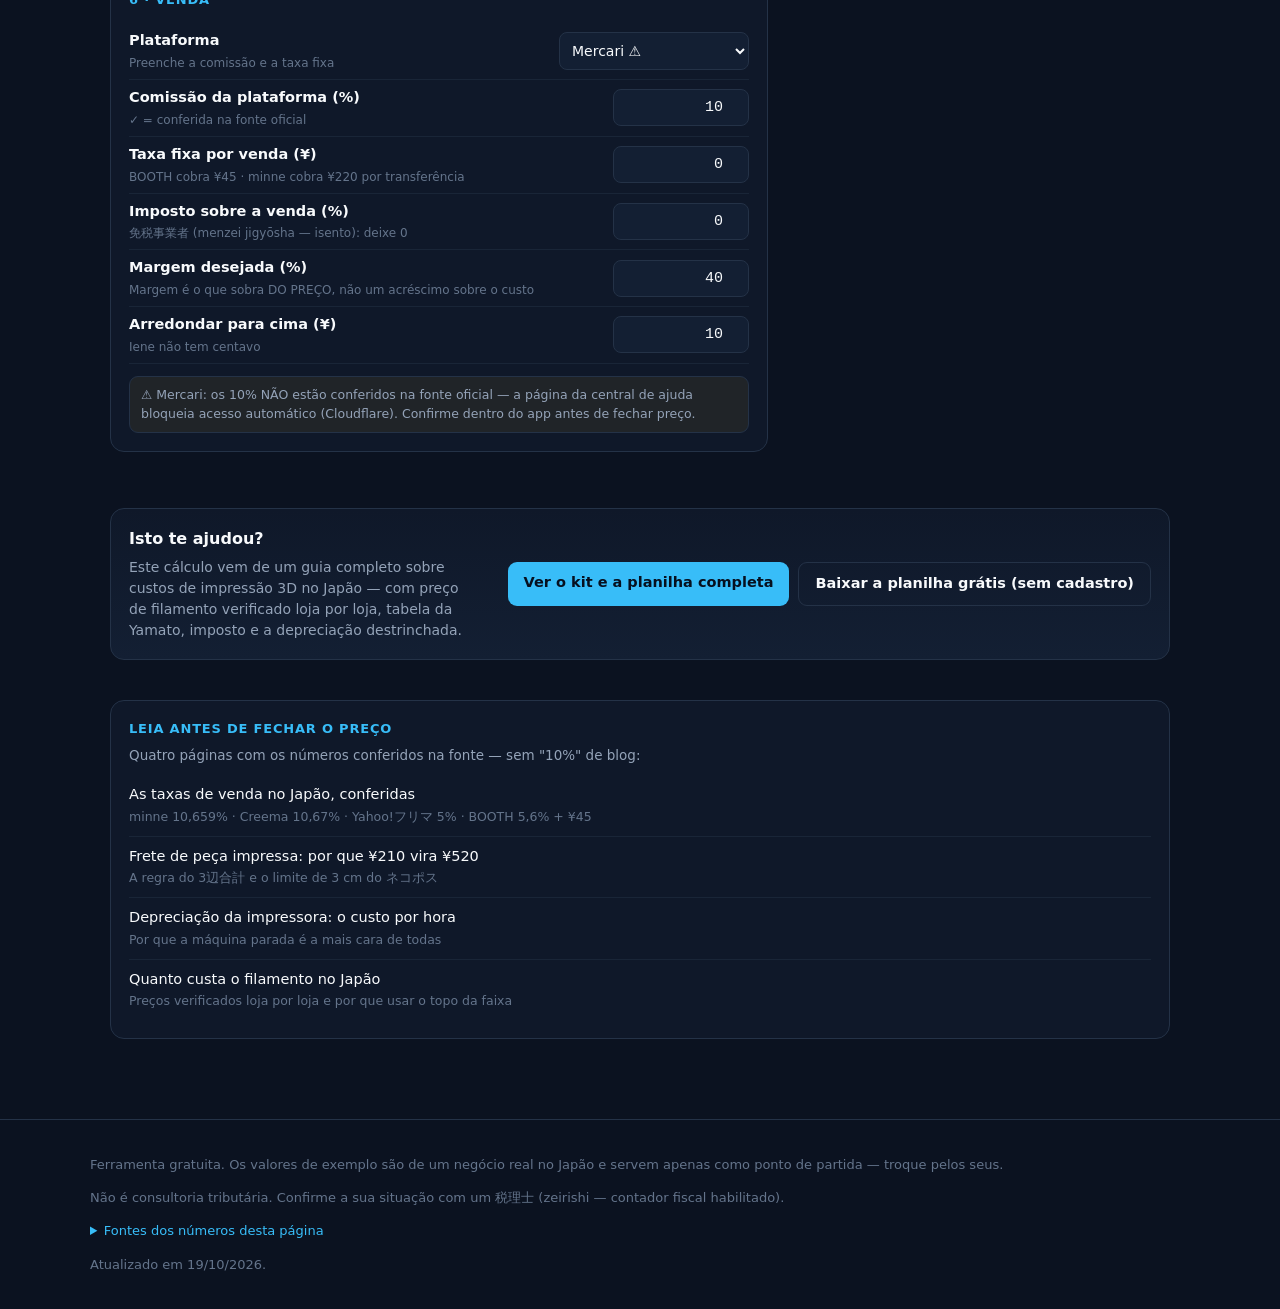
==== commit a978aaed: "resultado sticky nao cobre mais o CTA; teste de navegador" ====
--- a/index.html
+++ b/index.html
@@ -50,6 +50,12 @@
   }
   .out{background:var(--card2);border:1px solid var(--line);border-radius:14px;padding:18px}
   .out.sticky{position:sticky;top:16px}
+  /* A coluna do resultado se estica até o fim da grade — é isso que dá ao sticky
+     espaço para deslizar sem cobrir o que vem depois. O CTA fica FORA da grade. */
+  .cols > .aside{align-self:stretch}
+  /* em tela baixa o painel fica mais alto que a janela: rola por dentro em vez de cortar */
+  @media(min-width:900px){.out.sticky{max-height:calc(100vh - 32px);overflow:auto;scrollbar-width:thin}}
+  @media(max-width:899px){.out.sticky{position:static}}
   .line{display:flex;justify-content:space-between;gap:12px;padding:6px 0;font-size:14px;color:var(--dim)}
   .line b{color:var(--txt);font-family:var(--mono);font-weight:600}
   .total{border-top:1px solid var(--line);margin-top:8px;padding-top:12px}
@@ -66,6 +72,13 @@
   .cta a{display:block;text-decoration:none;padding:11px 14px;border-radius:9px;font-weight:600;font-size:14.5px;text-align:center;margin-bottom:9px}
   .cta a.p{background:var(--accent);color:#06101f}
   .cta a.s{background:transparent;border:1px solid var(--line);color:var(--txt)}
+  .cta.band{display:flex;flex-wrap:wrap;gap:18px;align-items:center;justify-content:space-between;margin-top:20px}
+  .cta.band .txt{flex:1 1 340px;min-width:0}
+  .cta.band .txt h3{margin:0 0 6px}
+  .cta.band .txt p{margin:0}
+  .cta.band .acoes{display:flex;gap:9px;flex-wrap:wrap;flex:1 1 auto;justify-content:flex-end}
+  .cta.band .acoes a{display:inline-block;margin:0;padding:10px 16px;white-space:nowrap}
+  @media(max-width:700px){.cta.band .acoes{justify-content:stretch}.cta.band .acoes a{flex:1 1 100%}}
   .badge{display:inline-block;font-size:12px;color:var(--ok);border:1px solid var(--ok);border-radius:999px;padding:2px 10px;margin-bottom:10px}
   footer{border-top:1px solid var(--line);padding:22px 20px;color:var(--dim2);font-size:13px}
   footer .inner{max-width:1100px;margin:0 auto}
@@ -168,7 +181,7 @@
     </div>
   </div>
 
-  <div>
+  <div class="aside">
     <div class="out sticky">
       <h2 style="margin:0 0 12px;font-size:13px;text-transform:uppercase;letter-spacing:.8px;color:var(--accent)">Resultado</h2>
 
@@ -193,15 +206,19 @@
       <p class="note">Fórmula: <span style="font-family:var(--mono);color:var(--txt)">preço = custo ÷ (1 − margem − comissão − imposto)</span></p>
       <p class="note" id="o_frac"></p>
     </div>
-
-    <div class="cta">
-      <h3>Isto te ajudou?</h3>
-      <p>Este cálculo vem de um guia completo sobre custos de impressão 3D no Japão — com preço de filamento verificado loja por loja, tabela da Yamato, imposto e a depreciação destrinchada.</p>
-      <a class="p" href="https://ko-fi.com/s/ee352d758c" target="_blank" rel="noopener">Ver o kit e a planilha completa</a>
-      <a class="s" href="https://ko-fi.com/s/bf6c8da10f" target="_blank" rel="noopener">Baixar a planilha grátis (sem cadastro)</a>
-    </div>
   </div>
 
+ </div>
+
+ <div class="cta band">
+   <div class="txt">
+     <h3>Isto te ajudou?</h3>
+     <p>Este cálculo vem de um guia completo sobre custos de impressão 3D no Japão — com preço de filamento verificado loja por loja, tabela da Yamato, imposto e a depreciação destrinchada.</p>
+   </div>
+   <div class="acoes">
+     <a class="p" href="https://ko-fi.com/s/ee352d758c" target="_blank" rel="noopener">Ver o kit e a planilha completa</a>
+     <a class="s" href="https://ko-fi.com/s/bf6c8da10f" target="_blank" rel="noopener">Baixar a planilha grátis (sem cadastro)</a>
+   </div>
  </div>
 
  <div class="links">
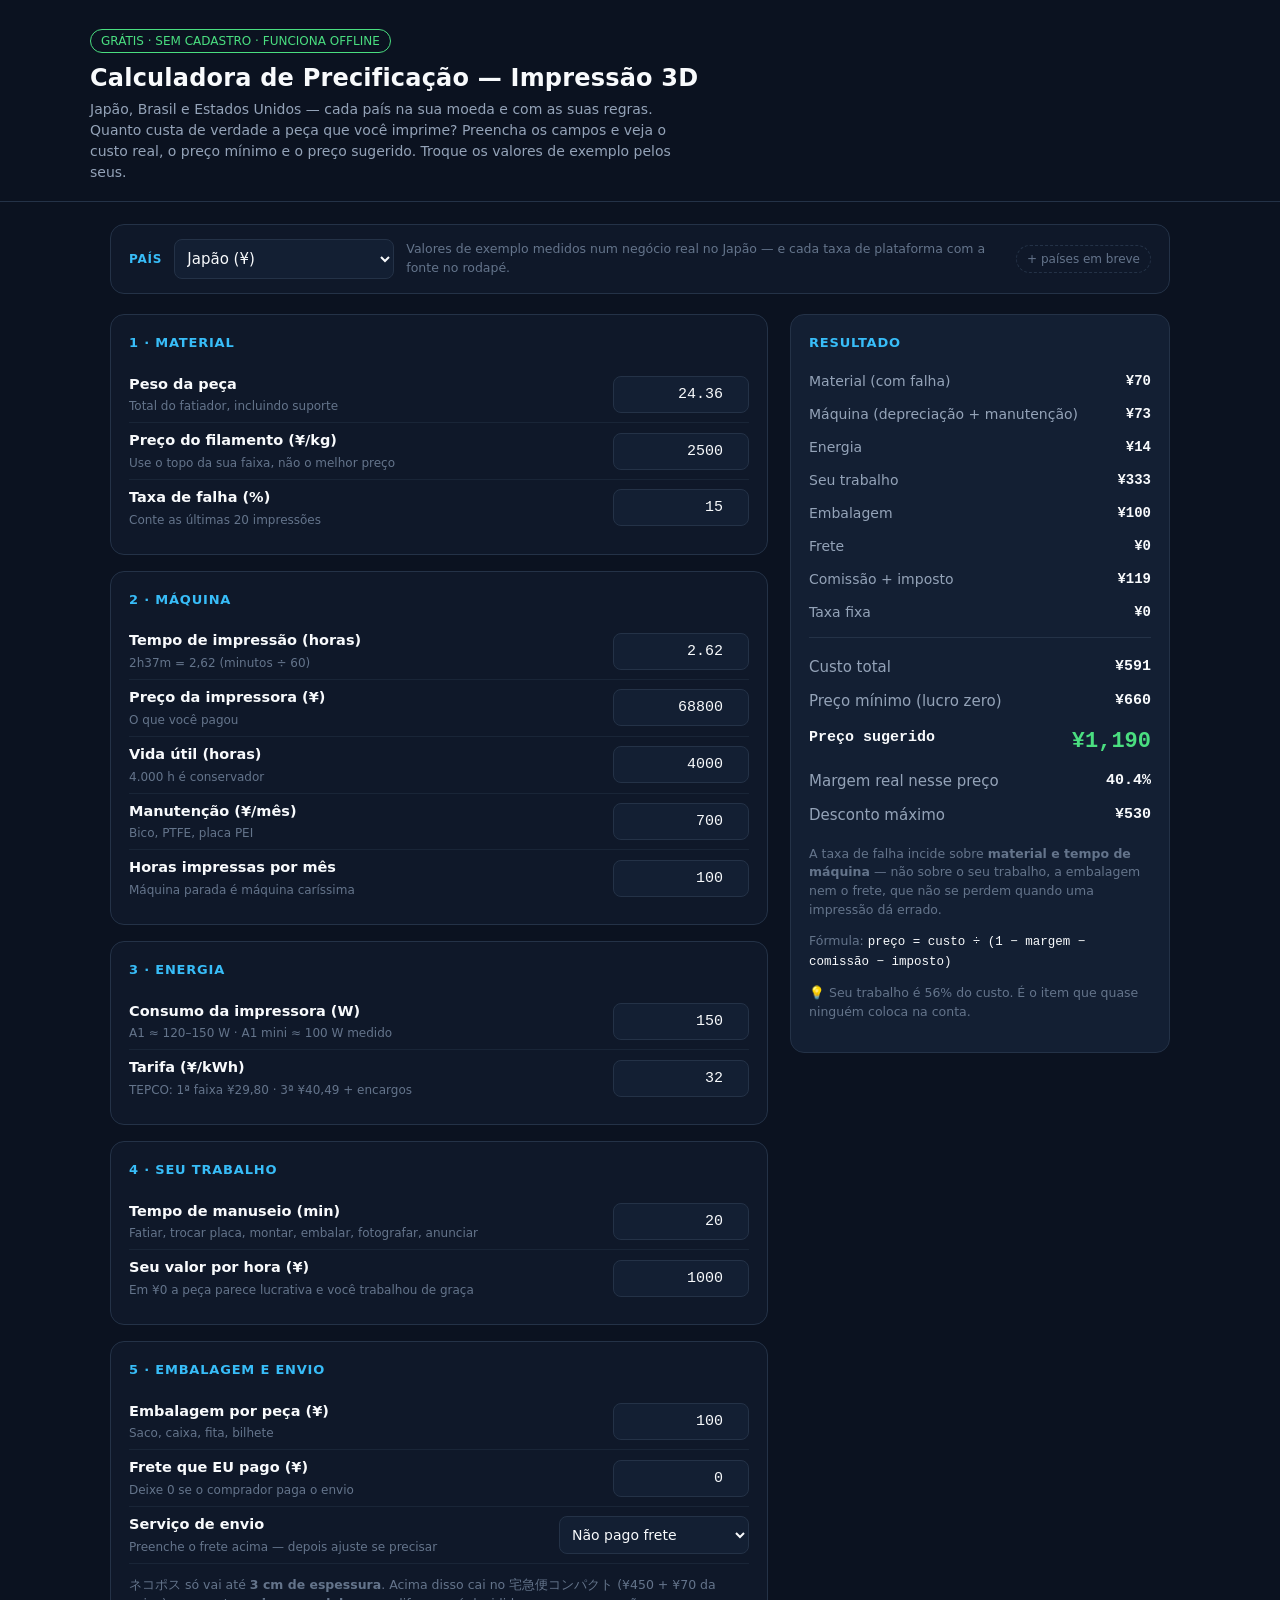
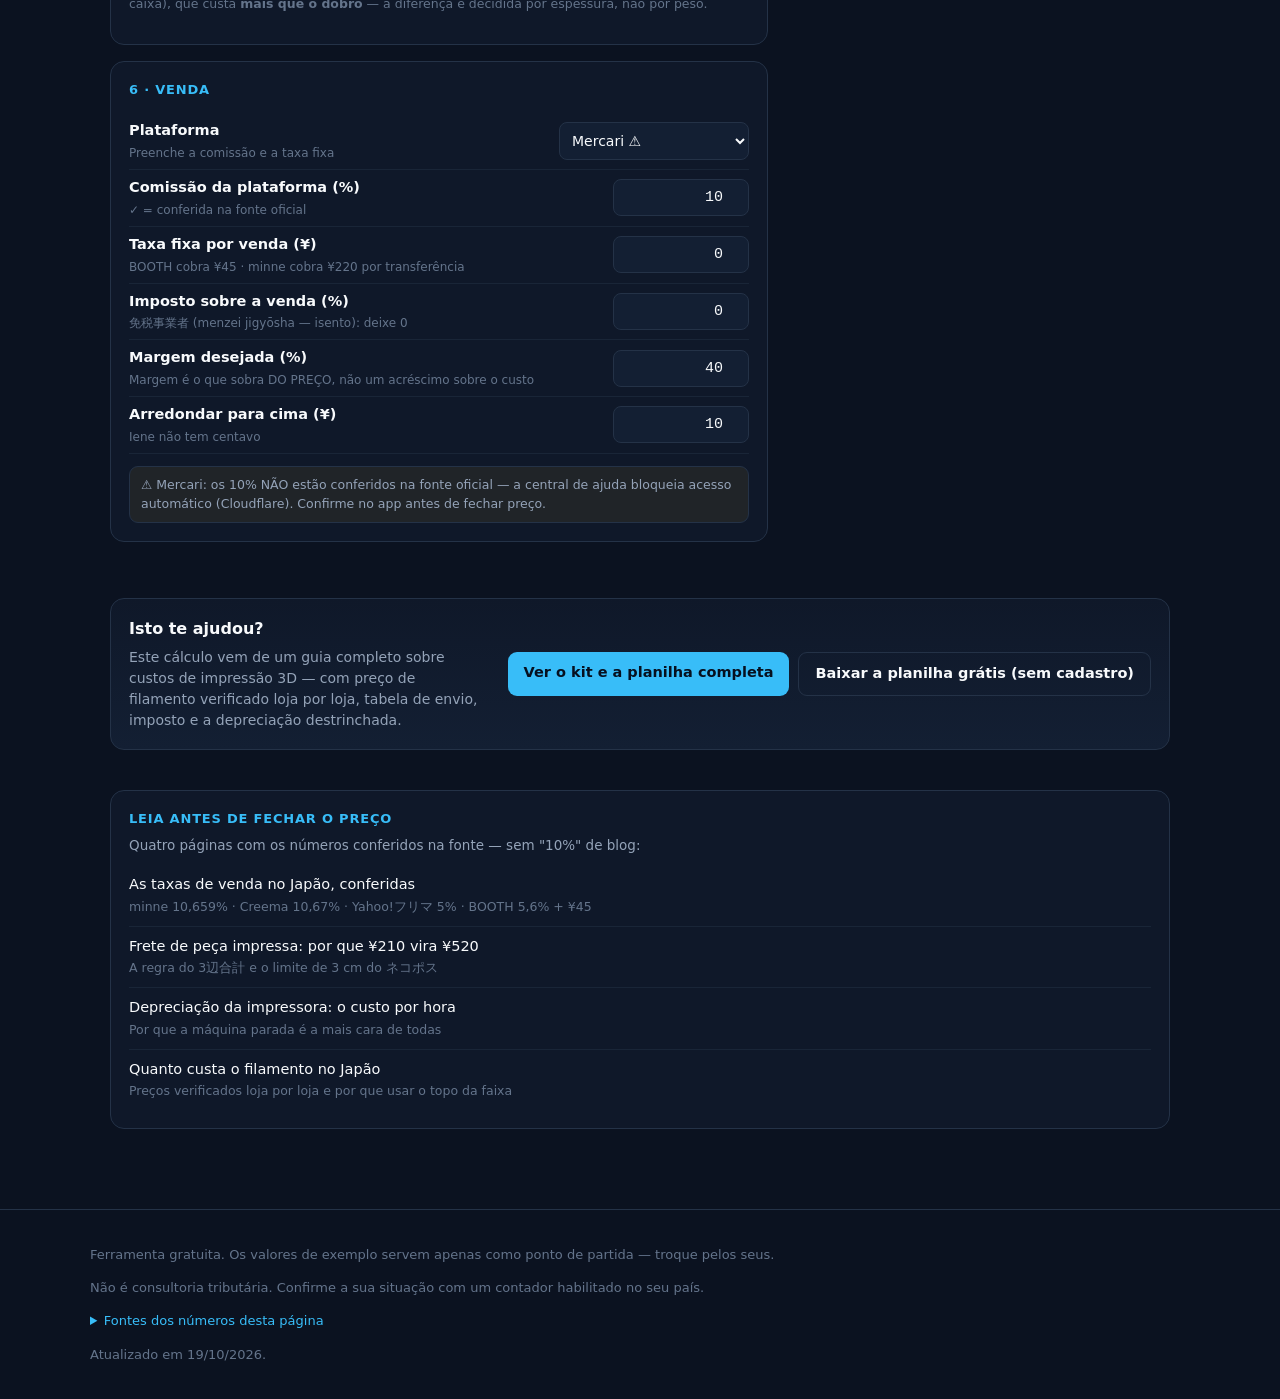
==== commit 7711161a: "calculadora multimoeda: Japao, Brasil e EUA" ====
--- a/index.html
+++ b/index.html
@@ -3,12 +3,12 @@
 <head>
 <meta charset="utf-8">
 <meta name="viewport" content="width=device-width, initial-scale=1">
-<title>Calculadora de Precificação — Impressão 3D no Japão (¥)</title>
-<meta name="description" content="Calculadora gratuita de custo e preço para impressão 3D no Japão. Material, depreciação da máquina, energia, mão de obra, falha, embalagem, frete, comissão da plataforma e imposto — em iene. Sem cadastro, funciona offline.">
+<title>Calculadora de Precificação — Impressão 3D no Japão, Brasil e EUA</title>
+<meta name="description" content="Calculadora gratuita de custo e preço para impressão 3D no Japão, Brasil e Estados Unidos. Material, depreciação da máquina, energia, mão de obra, falha, embalagem, frete, comissão da plataforma e imposto — em iene, real ou dólar. Sem cadastro, funciona offline.">
 <meta name="robots" content="index,follow">
 <link rel="canonical" href="https://maicontsuda.github.io/calculadora-3d/">
-<meta property="og:title" content="Calculadora de Precificação — Impressão 3D no Japão">
-<meta property="og:description" content="Quanto custa de verdade a peça que você imprime? Calcule em iene, com depreciação, falha, frete e mão de obra — e veja a fonte de cada taxa.">
+<meta property="og:title" content="Calculadora de Precificação — Impressão 3D (Japão, Brasil e EUA)">
+<meta property="og:description" content="Quanto custa de verdade a peça que você imprime? Calcule na moeda do seu país — com a fonte de cada taxa.">
 <meta property="og:type" content="website">
 <meta property="og:url" content="https://maicontsuda.github.io/calculadora-3d/">
 <style>
@@ -28,7 +28,7 @@
   header .inner{max-width:1100px;margin:0 auto}
   h1{margin:0 0 6px;font-size:24px;letter-spacing:.2px;line-height:1.25}
   .sub{margin:0;color:var(--dim);font-size:14px;max-width:66ch}
-  .wrap{max-width:1100px;margin:0 auto;padding:22px 20px 80px;display:grid;gap:20px}
+  .wrap{max-width:1100px;margin:0 auto;padding:22px 20px 80px;display:grid;gap:20px;grid-template-columns:minmax(0,1fr)}
   @media(min-width:900px){.cols{display:grid;grid-template-columns:1fr 380px;gap:22px;align-items:start}}
   .card{background:var(--card);border:1px solid var(--line);border-radius:14px;padding:18px;margin-bottom:16px}
   .card h2{margin:0 0 14px;font-size:13px;text-transform:uppercase;letter-spacing:.8px;color:var(--accent)}
@@ -53,7 +53,6 @@
   /* A coluna do resultado se estica até o fim da grade — é isso que dá ao sticky
      espaço para deslizar sem cobrir o que vem depois. O CTA fica FORA da grade. */
   .cols > .aside{align-self:stretch}
-  /* em tela baixa o painel fica mais alto que a janela: rola por dentro em vez de cortar */
   @media(min-width:900px){.out.sticky{max-height:calc(100vh - 32px);overflow:auto;scrollbar-width:thin}}
   @media(max-width:899px){.out.sticky{position:static}}
   .line{display:flex;justify-content:space-between;gap:12px;padding:6px 0;font-size:14px;color:var(--dim)}
@@ -84,6 +83,14 @@
   footer .inner{max-width:1100px;margin:0 auto}
   footer a{color:var(--dim)}
   .hide{display:none}
+  .link-inline{color:var(--accent);text-decoration:none}
+  .paises{display:flex;flex-wrap:wrap;gap:12px;align-items:center;background:var(--card);
+          border:1px solid var(--line);border-radius:14px;padding:14px 18px}
+  .paises label{font-size:12px;text-transform:uppercase;letter-spacing:.8px;color:var(--accent);font-weight:600}
+  .paises select{width:auto;min-width:220px;font-size:15px}
+  .paises .nota{font-size:12.5px;color:var(--dim2);flex:1 1 260px;min-width:0}
+  .paises .em-breve{font-size:12px;color:var(--dim2);border:1px dashed var(--line);border-radius:999px;padding:4px 10px}
+  @media(max-width:520px){.paises select{width:100%}.paises label{width:100%}}
   .links{background:var(--card);border:1px solid var(--line);border-radius:14px;padding:18px;margin-top:20px}
   .links h2{margin:0 0 6px;font-size:13px;text-transform:uppercase;letter-spacing:.8px;color:var(--accent)}
   .links p{margin:0 0 10px;font-size:13.5px;color:var(--dim)}
@@ -94,6 +101,7 @@
   details summary{cursor:pointer;color:var(--accent);font-size:13px}
   details ul{margin:10px 0 0;padding-left:18px;line-height:1.7}
   details a{color:var(--dim)}
+  .tese{font-size:12.5px;color:var(--dim2);margin-top:8px}
 </style>
 </head>
 <body>
@@ -101,48 +109,60 @@
 <header>
   <div class="inner">
     <span class="badge">GRÁTIS · SEM CADASTRO · FUNCIONA OFFLINE</span>
-    <h1>Calculadora de Precificação — Impressão 3D no Japão</h1>
-    <p class="sub">Quanto custa de verdade a peça que você imprime? Preencha os campos e veja o custo real, o preço mínimo e o preço sugerido — em iene. Os valores já vêm com um exemplo real medido no fatiador; troque pelos seus. Cada taxa da plataforma tem a fonte na página.</p>
+    <h1>Calculadora de Precificação — Impressão 3D</h1>
+    <p class="sub">Japão, Brasil e Estados Unidos — cada país na sua moeda e com as suas regras. Quanto custa de verdade a peça que você imprime? Preencha os campos e veja o custo real, o preço mínimo e o preço sugerido. Troque os valores de exemplo pelos seus.</p>
   </div>
 </header>
 
 <div class="wrap">
+
+  <div class="paises">
+    <label for="pais">País</label>
+    <select id="pais">
+      <option value="jp">Japão (¥)</option>
+      <option value="br">Brasil (R$)</option>
+      <option value="us">Estados Unidos (US$)</option>
+    </select>
+    <span class="nota" id="pais_nota"></span>
+    <span class="em-breve">+ países em breve</span>
+  </div>
+
  <div class="cols">
 
   <div>
     <div class="card">
       <h2>1 · Material</h2>
       <div class="row"><label><b>Peso da peça</b><i>Total do fatiador, incluindo suporte</i></label><input type="number" id="peso" value="24.36" step="0.01" min="0"></div>
-      <div class="row"><label><b>Preço do filamento (¥/kg)</b><i>Use o topo da sua faixa, não o melhor preço</i></label><input type="number" id="filamento" value="2500" step="10" min="0"></div>
+      <div class="row"><label><b>Preço do filamento (<span class="cur">¥</span>/kg)</b><i id="hint_filamento">Use o topo da sua faixa, não o melhor preço</i></label><input type="number" id="filamento" value="2500" step="10" min="0"></div>
       <div class="row"><label><b>Taxa de falha (%)</b><i>Conte as últimas 20 impressões</i></label><input type="number" id="falha" value="15" step="0.5" min="0" max="90"></div>
     </div>
 
     <div class="card">
       <h2>2 · Máquina</h2>
-      <div class="row"><label><b>Tempo de impressão (horas)</b><i>2h37m = 2,62 (minutos ÷ 60)</i></label><input type="number" id="tempo" value="2.62" step="0.01" min="0"></div>
-      <div class="row"><label><b>Preço da impressora (¥)</b><i>O que você pagou</i></label><input type="number" id="impressora" value="68800" step="100" min="1"></div>
+      <div class="row"><label><b>Tempo de impressão (horas)</b><i id="hint_tempo">2h37m = 2,62 (minutos ÷ 60)</i></label><input type="number" id="tempo" value="2.62" step="0.01" min="0"></div>
+      <div class="row"><label><b>Preço da impressora (<span class="cur">¥</span>)</b><i>O que você pagou</i></label><input type="number" id="impressora" value="68800" step="100" min="1"></div>
       <div class="row"><label><b>Vida útil (horas)</b><i>4.000 h é conservador</i></label><input type="number" id="vida" value="4000" step="100" min="1"></div>
-      <div class="row"><label><b>Manutenção (¥/mês)</b><i>Bico, PTFE, placa PEI</i></label><input type="number" id="manut" value="700" step="50" min="0"></div>
+      <div class="row"><label><b>Manutenção (<span class="cur">¥</span>/mês)</b><i>Bico, PTFE, placa PEI</i></label><input type="number" id="manut" value="700" step="50" min="0"></div>
       <div class="row"><label><b>Horas impressas por mês</b><i>Máquina parada é máquina caríssima</i></label><input type="number" id="horasmes" value="100" step="10" min="1"></div>
     </div>
 
     <div class="card">
       <h2>3 · Energia</h2>
       <div class="row"><label><b>Consumo da impressora (W)</b><i>A1 ≈ 120–150 W · A1 mini ≈ 100 W medido</i></label><input type="number" id="watts" value="150" step="10" min="1"></div>
-      <div class="row"><label><b>Tarifa (¥/kWh)</b><i>TEPCO: 1ª faixa ¥29,80 · 3ª ¥40,49 + encargos</i></label><input type="number" id="tarifa" value="32" step="0.1" min="1"></div>
+      <div class="row"><label><b>Tarifa (<span class="cur">¥</span>/kWh)</b><i id="hint_tarifa">TEPCO: 1ª faixa ¥29,80 · 3ª ¥40,49 + encargos</i></label><input type="number" id="tarifa" value="32" step="0.1" min="0.001"></div>
     </div>
 
     <div class="card">
       <h2>4 · Seu trabalho</h2>
       <div class="row"><label><b>Tempo de manuseio (min)</b><i>Fatiar, trocar placa, montar, embalar, fotografar, anunciar</i></label><input type="number" id="minutos" value="20" step="1" min="0"></div>
-      <div class="row"><label><b>Seu valor por hora (¥)</b><i>Em ¥0 a peça parece lucrativa e você trabalhou de graça</i></label><input type="number" id="hora" value="1000" step="100" min="0"></div>
+      <div class="row"><label><b>Seu valor por hora (<span class="cur">¥</span>)</b><i id="hint_hora">Em ¥0 a peça parece lucrativa e você trabalhou de graça</i></label><input type="number" id="hora" value="1000" step="100" min="0"></div>
     </div>
 
     <div class="card">
       <h2>5 · Embalagem e envio</h2>
-      <div class="row"><label><b>Embalagem por peça (¥)</b><i>Saco, caixa, fita, bilhete</i></label><input type="number" id="embalagem" value="100" step="10" min="0"></div>
-      <div class="row"><label><b>Frete que EU pago (¥)</b><i>Deixe 0 se o comprador paga o envio</i></label><input type="number" id="frete" value="0" step="10" min="0"></div>
-      <div class="row wide"><label><b>Serviço de envio</b><i>Preenche o frete acima — depois ajuste se precisar</i></label>
+      <div class="row"><label><b>Embalagem por peça (<span class="cur">¥</span>)</b><i>Saco, caixa, fita, bilhete</i></label><input type="number" id="embalagem" value="100" step="10" min="0"></div>
+      <div class="row"><label><b>Frete que EU pago (<span class="cur">¥</span>)</b><i>Deixe 0 se o comprador paga o envio</i></label><input type="number" id="frete" value="0" step="10" min="0"></div>
+      <div class="row wide" id="row_envio"><label><b>Serviço de envio</b><i>Preenche o frete acima — depois ajuste se precisar</i></label>
         <select id="envio">
           <option value="0">Não pago frete</option>
           <option value="210">ネコポス ¥210</option>
@@ -156,7 +176,7 @@
           <option value="manual">Outro valor</option>
         </select>
       </div>
-      <p class="note">ネコポス só vai até <b>3 cm de espessura</b>. Acima disso cai no 宅急便コンパクト (¥450 + ¥70 da caixa), que custa <b>mais que o dobro</b> — a diferença é decidida por espessura, não por peso.</p>
+      <p class="note" id="envio_nota">ネコポス só vai até <b>3 cm de espessura</b>. Acima disso cai no 宅急便コンパクト (¥450 + ¥70 da caixa), que custa <b>mais que o dobro</b> — a diferença é decidida por espessura, não por peso.</p>
     </div>
 
     <div class="card">
@@ -173,10 +193,10 @@
         </select>
       </div>
       <div class="row"><label><b>Comissão da plataforma (%)</b><i>✓ = conferida na fonte oficial</i></label><input type="number" id="comissao" value="10" step="0.001" min="0" max="60"></div>
-      <div class="row"><label><b>Taxa fixa por venda (¥)</b><i>BOOTH cobra ¥45 · minne cobra ¥220 por transferência</i></label><input type="number" id="fixo" value="0" step="5" min="0"></div>
-      <div class="row"><label><b>Imposto sobre a venda (%)</b><i>免税事業者 (menzei jigyōsha — isento): deixe 0</i></label><input type="number" id="imposto" value="0" step="0.5" min="0" max="60"></div>
+      <div class="row"><label><b>Taxa fixa por venda (<span class="cur">¥</span>)</b><i>BOOTH cobra ¥45 · minne cobra ¥220 por transferência</i></label><input type="number" id="fixo" value="0" step="5" min="0"></div>
+      <div class="row"><label><b>Imposto sobre a venda (%)</b><i id="hint_imposto">免税事業者 (menzei jigyōsha — isento): deixe 0</i></label><input type="number" id="imposto" value="0" step="0.5" min="0" max="60"></div>
       <div class="row"><label><b>Margem desejada (%)</b><i>Margem é o que sobra DO PREÇO, não um acréscimo sobre o custo</i></label><input type="number" id="margem" value="40" step="1" min="0" max="90"></div>
-      <div class="row"><label><b>Arredondar para cima (¥)</b><i>Iene não tem centavo</i></label><input type="number" id="arred" value="10" step="10" min="1"></div>
+      <div class="row"><label><b>Arredondar para cima (<span class="cur">¥</span>)</b><i id="hint_arred">Iene não tem centavo</i></label><input type="number" id="arred" value="10" step="10" min="0.01"></div>
       <div class="aviso" id="o_aviso"></div>
     </div>
   </div>
@@ -213,7 +233,7 @@
  <div class="cta band">
    <div class="txt">
      <h3>Isto te ajudou?</h3>
-     <p>Este cálculo vem de um guia completo sobre custos de impressão 3D no Japão — com preço de filamento verificado loja por loja, tabela da Yamato, imposto e a depreciação destrinchada.</p>
+     <p>Este cálculo vem de um guia completo sobre custos de impressão 3D — com preço de filamento verificado loja por loja, tabela de envio, imposto e a depreciação destrinchada.</p>
    </div>
    <div class="acoes">
      <a class="p" href="https://ko-fi.com/s/ee352d758c" target="_blank" rel="noopener">Ver o kit e a planilha completa</a>
@@ -223,7 +243,7 @@
 
  <div class="links">
    <h2>Leia antes de fechar o preço</h2>
-   <p>Quatro páginas com os números conferidos na fonte — sem "10%" de blog:</p>
+   <p id="links_nota">Quatro páginas com os números conferidos na fonte — sem "10%" de blog:</p>
    <a href="guia/taxas-de-venda.html">As taxas de venda no Japão, conferidas <span>minne 10,659% · Creema 10,67% · Yahoo!フリマ 5% · BOOTH 5,6% + ¥45</span></a>
    <a href="guia/frete-de-peca-impressa.html">Frete de peça impressa: por que ¥210 vira ¥520 <span>A regra do 3辺合計 e o limite de 3 cm do ネコポス</span></a>
    <a href="guia/depreciacao-da-impressora.html">Depreciação da impressora: o custo por hora <span>Por que a máquina parada é a mais cara de todas</span></a>
@@ -233,19 +253,40 @@
 
 <footer>
   <div class="inner">
-    <p>Ferramenta gratuita. Os valores de exemplo são de um negócio real no Japão e servem apenas como ponto de partida — troque pelos seus.</p>
-    <p>Não é consultoria tributária. Confirme a sua situação com um 税理士 (zeirishi — contador fiscal habilitado).</p>
+    <p>Ferramenta gratuita. Os valores de exemplo servem apenas como ponto de partida — troque pelos seus.</p>
+    <p>Não é consultoria tributária. Confirme a sua situação com um contador habilitado no seu país.</p>
     <details>
       <summary>Fontes dos números desta página</summary>
-      <ul>
-        <li><b>minne — 10,659%</b> sobre obra + opções + frete: <a href="https://help.minne.com/hc/ja/articles/10456545234451" target="_blank" rel="noopener">help.minne.com</a></li>
-        <li><b>Creema — 10,67%</b> sobre obra + opções + embrulho + frete: <a href="https://www.creema.jp/page/creator/getting-started" target="_blank" rel="noopener">creema.jp</a></li>
-        <li><b>Yahoo!フリマ — 5%</b>: <a href="https://www.lycorp.co.jp/ja/news/release/020426/" target="_blank" rel="noopener">press release da LINEヤフー (19/05/2026)</a></li>
-        <li><b>BOOTH — 5,6% + ¥45</b>: <a href="https://booth.pixiv.help/hc/ja/articles/115004576874" target="_blank" rel="noopener">BOOTHヘルプセンター</a></li>
-        <li><b>Mercari — 10% ⚠ não confirmado</b>: a página oficial responde 403 (Cloudflare). Não use este número como verificado; confirme no app</li>
+      <p class="tese">A calculadora troca de país — e troca de fontes. Abaixo, o que está conferido (✓) e o que é ponto de partida (🟡).</p>
+
+      <ul id="fontes-jp">
+        <li><b>minne — 10,659%</b> sobre obra + opções + frete: <a href="https://help.minne.com/hc/ja/articles/10456545234451" target="_blank" rel="noopener">help.minne.com</a> ✓</li>
+        <li><b>Creema — 10,67%</b> sobre obra + opções + embrulho + frete: <a href="https://www.creema.jp/page/creator/getting-started" target="_blank" rel="noopener">creema.jp</a> ✓</li>
+        <li><b>Yahoo!フリマ — 5%</b>: <a href="https://www.lycorp.co.jp/ja/news/release/020426/" target="_blank" rel="noopener">press release da LINEヤフー (19/05/2026)</a> ✓</li>
+        <li><b>BOOTH — 5,6% + ¥45</b>: <a href="https://booth.pixiv.help/hc/ja/articles/115004576874" target="_blank" rel="noopener">BOOTHヘルプセンター</a> ✓</li>
+        <li><b>Mercari — 10% ⚠ não confirmado</b>: a página oficial responde 403 (Cloudflare). Confirme no app</li>
         <li><b>らくらくメルカリ便 — tabela de frete</b>: <a href="https://support.mercari-shops.com/hc/ja/articles/4406910093593" target="_blank" rel="noopener">メルカリShops ガイド</a> (ressalva: tabela do Mercari Shops)</li>
         <li><b>Tamanhos 宅急便 (3辺合計)</b>: <a href="https://www.kuronekoyamato.co.jp/ytc/customer/send/search/payment/size/" target="_blank" rel="noopener">Yamato</a></li>
+        <li><b>Filamento, máquina, manutenção, energia e mão de obra</b>: medidos e conferidos pelo autor no Japão (ver <span class="mono">produtos/../negocio/precificacao/PARAMETROS.md</span>) ✓</li>
         <li><b>Exercício de referência</b> (chega a ¥1.190): exemplo do capítulo 9 do livro de precificação do autor</li>
+      </ul>
+
+      <ul id="fontes-br" class="hide">
+        <li><b>Shopee — taxa fixa de R$ 4,50 por item</b> (itens até R$ 79,99, desde 01/10/2026): <a href="https://seller.shopee.com.br/edu/article/18483/como-funciona-a-politica-de-comissao-para-vendedores-da-shopee" target="_blank" rel="noopener">Central de Educação do Vendedor Shopee</a> ✓</li>
+        <li><b>Mercado Livre, Elo7 e o percentual da Shopee</b>: ⚠ <b>não verificados</b> — variam por categoria e tipo de anúncio. Confira na sua conta e digite a taxa; os valores da calculadora são só exemplo</li>
+        <li><b>Filamento, impressora, manutenção, mão de obra, embalagem e energia</b>: 🟡 <b>ponto de partida</b>, não cotação. Use o preço do seu rolo, da sua conta de luz e o valor da sua hora</li>
+        <li><b>Frete</b>: varia por CEP e por peso cúbico — cote no site dos Correios ou na plataforma de venda</li>
+        <li><b>Imposto</b>: MEI paga DAS fixo mensal (não é percentual); Simples Nacional é percentual. Não é consultoria — confirme com contador</li>
+        <li><b>Fórmula</b>: a mesma do livro (capítulo 9), agora em reais</li>
+      </ul>
+
+      <ul id="fontes-us" class="hide">
+        <li><b>Energia — 18,31 ¢/kWh</b> (média residencial dos EUA, jul/2026): <a href="https://www.eia.gov/electricity/monthly/epm_table_grapher.php?t=epmt_5_6_a" target="_blank" rel="noopener">EIA — Electric Power Monthly, Table 5.6.A</a> ✓</li>
+        <li><b>Etsy, Mercari US e eBay</b>: ⚠ <b>não verificados</b> — as centrais de ajuda bloqueiam acesso automático. Os valores (Etsy ≈ 9,5% + US$ 0,45; Mercari 10%; eBay ≈ 13,6% + US$ 0,30) são exemplo: confira e ajuste</li>
+        <li><b>Filamento, impressora, manutenção, mão de obra e embalagem</b>: 🟡 <b>ponto de partida</b>, não cotação</li>
+        <li><b>Sales tax</b>: varia por estado e, em marketplace, costuma ser recolhido pela plataforma. Deixe 0 se já estiver no preço</li>
+        <li><b>Frete</b>: varia por zona e peso; peso dimensional só entra em caixas grandes. Cote no USPS ou na plataforma</li>
+        <li><b>Fórmula</b>: a mesma do livro (capítulo 9), agora em dólar</li>
       </ul>
     </details>
     <p style="margin-top:14px">Atualizado em 19/10/2026.</p>
@@ -256,41 +297,226 @@
 (function(){
   var ids = ["peso","filamento","falha","tempo","impressora","vida","manut","horasmes",
              "watts","tarifa","minutos","hora","embalagem","frete","envio","plataforma",
-             "comissao","fixo","imposto","margem","arred"];
+             "comissao","fixo","imposto","margem","arred","pais"];
   var el = {};
   ids.forEach(function(i){ el[i] = document.getElementById(i); });
 
+  // ---------------------------------------------------------------- países
+  // Para acrescentar um país: copie um bloco, ajuste defaults/plataformas/envios,
+  // crie a <option> no <select id="pais"> e um <ul id="fontes-XX"> no rodapé.
+  var PAISES = {
+    jp: {
+      nome: "Japão", moeda: "¥", cod: "JPY", passoArred: 10, stepTarifa: 0.1,
+      plataformaPadrao: "mercari", envioPadrao: "0",
+      nota: "Valores de exemplo medidos num negócio real no Japão — e cada taxa de plataforma com a fonte no rodapé.",
+      defaults: { peso:24.36, filamento:2500, falha:15, tempo:2.62, impressora:68800,
+                  vida:4000, manut:700, horasmes:100, watts:150, tarifa:32,
+                  minutos:20, hora:1000, embalagem:100, frete:0,
+                  comissao:10, fixo:0, imposto:0, margem:40, arred:10 },
+      hints: {
+        filamento: "Use o topo da sua faixa, não o melhor preço",
+        tempo: "2h37m = 2,62 (minutos ÷ 60)",
+        tarifa: "TEPCO: 1ª faixa ¥29,80 · 3ª ¥40,49 + encargos",
+        imposto: "免税事業者 (menzei jigyōsha — isento): deixe 0",
+        arred: "Iene não tem centavo",
+        hora: "Em ¥0 a peça parece lucrativa e você trabalhou de graça"
+      },
+      notaEnvio: "ネコポス só vai até <b>3 cm de espessura</b>. Acima disso cai no 宅急便コンパクト (¥450 + ¥70 da caixa), que custa <b>mais que o dobro</b> — a diferença é decidida por espessura, não por peso.",
+      linksNota: "Quatro páginas com os números conferidos na fonte — sem \"10%\" de blog:",
+      plataformas: [
+        { id:"mercari", nome:"Mercari ⚠", c:10, f:0, nota:"⚠ Mercari: os 10% NÃO estão conferidos na fonte oficial — a central de ajuda bloqueia acesso automático (Cloudflare). Confirme no app antes de fechar preço." },
+        { id:"minne", nome:"minne ✓", c:10.659, f:0, nota:"minne: 10,659% sobre obra + opções + frete. O +¥220 de transferência é por remessa. Fonte: help.minne.com." },
+        { id:"creema", nome:"Creema ✓", c:10.67, f:0, nota:"Creema: 10,67% sobre obra + opções + embrulho + frete. Fonte: creema.jp." },
+        { id:"yahoo", nome:"Yahoo!フリマ ✓", c:5, f:0, nota:"Yahoo!フリマ: 5% (release da LINEヤフー, 19/05/2026). A campanha de 90 dias a 0% tem condição." },
+        { id:"booth", nome:"BOOTH ✓", c:5.6, f:45, nota:"BOOTH: (preço + frete) × 5,6% + ¥45 por venda. Fonte: BOOTHヘルプセンター." },
+        { id:"direto", nome:"Venda direta", c:0, f:0, nota:"" },
+        { id:"outro", nome:"Outra", c:null, f:null, nota:"" }
+      ],
+      envios: [
+        { v:"0", t:"Não pago frete" },
+        { v:"210", t:"ネコポス ¥210" },
+        { v:"520", t:"コンパクト ¥520" },
+        { v:"750", t:"メルカリ便 60 ¥750" },
+        { v:"850", t:"メルカリ便 80 ¥850" },
+        { v:"1050", t:"メルカリ便 100 ¥1.050" },
+        { v:"1200", t:"メルカリ便 120 ¥1.200" },
+        { v:"1450", t:"メルカリ便 140 ¥1.450" },
+        { v:"1700", t:"メルカリ便 160 ¥1.700" },
+        { v:"manual", t:"Outro valor" }
+      ]
+    },
+
+    br: {
+      nome: "Brasil", moeda: "R$", cod: "BRL", passoArred: 1, stepTarifa: 0.01,
+      plataformaPadrao: "direto", envioPadrao: "0",
+      nota: "Padrões do Brasil são ponto de partida (🟡). A comissão você digita: as taxas variam por categoria e por tipo de anúncio.",
+      defaults: { peso:30, filamento:120, falha:15, tempo:3, impressora:4500,
+                  vida:4000, manut:150, horasmes:80, watts:150, tarifa:0.95,
+                  minutos:25, hora:30, embalagem:8, frete:0,
+                  comissao:0, fixo:0, imposto:0, margem:40, arred:1 },
+      hints: {
+        filamento: "Use o preço do seu rolo no topo da faixa",
+        tempo: "3h = 3,00 (minutos ÷ 60)",
+        tarifa: "Use a tarifa da sua conta de luz (R$/kWh)",
+        imposto: "MEI paga DAS fixo; Simples é percentual. Confirme com contador",
+        arred: "Real tem centavo — arredondar para cima",
+        hora: "Em R$0 a peça parece lucrativa e você trabalhou de graça"
+      },
+      notaEnvio: "No Brasil o frete é por CEP e por <b>peso cúbico</b>: (comprimento × largura × altura) ÷ 6.000. Peça leve e volumosa paga pelo volume — <b>meça a caixa pronta</b>, não a peça. Cote no site dos Correios ou na plataforma.",
+      linksNota: "Os guias aprofundados abaixo são sobre o <b>Japão</b>. Brasil e EUA estão em produção.",
+      plataformas: [
+        { id:"direto", nome:"Venda direta (0%)", c:0, f:0, nota:"" },
+        { id:"mercadolivre", nome:"Mercado Livre ⚠", c:14, f:0, nota:"⚠ Mercado Livre: a taxa varia por categoria e por tipo de anúncio (Clássico/Premium). Os 14% NÃO foram conferidos na fonte oficial — confira na sua conta e ajuste." },
+        { id:"shopee", nome:"Shopee ⚠", c:14, f:4.5, nota:"Shopee: a taxa fixa de R$ 4,50 por item (até R$ 79,99) é oficial desde 01/10/2026. O percentual NÃO foi conferido — confira na Central do Vendedor." },
+        { id:"elo7", nome:"Elo7 ⚠", c:12, f:0, nota:"⚠ Elo7: taxa não conferida na fonte oficial. Confira antes de usar." },
+        { id:"outro", nome:"Outra", c:null, f:null, nota:"" }
+      ],
+      envios: []
+    },
+
+    us: {
+      nome: "Estados Unidos", moeda: "US$", cod: "USD", passoArred: 1, stepTarifa: 0.001,
+      plataformaPadrao: "direto", envioPadrao: "0",
+      nota: "A energia já vem com a média oficial da EIA. As taxas de plataforma estão marcadas ⚠: confira e ajuste na sua conta.",
+      defaults: { peso:30, filamento:25, falha:15, tempo:3, impressora:400,
+                  vida:4000, manut:10, horasmes:80, watts:150, tarifa:0.183,
+                  minutos:25, hora:25, embalagem:3, frete:0,
+                  comissao:0, fixo:0, imposto:0, margem:40, arred:1 },
+      hints: {
+        filamento: "Use o preço do seu rolo no topo da faixa",
+        tempo: "3h = 3,00 (minutos ÷ 60)",
+        tarifa: "Média residencial EUA: 18,31 ¢/kWh (EIA, jul/2026)",
+        imposto: "Sales tax varia por estado; marketplace costuma recolher. Deixe 0 se já estiver no preço",
+        arred: "Dólar tem centavo — arredondar para cima",
+        hora: "Em US$0 a peça parece lucrativa e você trabalhou de graça"
+      },
+      notaEnvio: "Nos EUA o frete varia por zona e peso. O <b>peso dimensional</b> só entra em caixas grandes (acima de ~1 pé cúbico no Priority Mail) — em peça pequena, vale o peso real. Cote no USPS ou na plataforma.",
+      linksNota: "Os guias aprofundados abaixo são sobre o <b>Japão</b>. Brasil e EUA estão em produção.",
+      plataformas: [
+        { id:"direto", nome:"Venda direta (0%)", c:0, f:0, nota:"" },
+        { id:"etsy", nome:"Etsy ⚠", c:9.5, f:0.45, nota:"Etsy: soma de transação (6,5%) + processamento (3% + US$ 0,25) + listagem (US$ 0,20). ⚠ Não conferido na fonte oficial (bloqueio anti-bot) — confira e ajuste." },
+        { id:"mercari", nome:"Mercari US ⚠", c:10, f:0, nota:"⚠ Mercari (EUA): taxa não conferida na fonte oficial. Confira na central de ajuda." },
+        { id:"ebay", nome:"eBay ⚠", c:13.6, f:0.3, nota:"eBay: ~13,6% na maioria das categorias + US$ 0,30. ⚠ Não conferido — o site bloqueia acesso automático." },
+        { id:"outro", nome:"Outra", c:null, f:null, nota:"" }
+      ],
+      envios: []
+    }
+  };
+
+  var paisAtual = "jp";
+  var memoria = {};   // guarda os valores digitados em cada país
+
   function n(i){ var v = parseFloat(el[i].value); return isFinite(v) ? v : 0; }
-  function yen(v){ return "¥" + Math.round(v).toLocaleString("ja-JP"); }
-
-  // Taxas conferidas na fonte oficial (out/2026). c = comissão %, f = taxa fixa ¥.
-  var PLAT = {
-    direto:  { c:0,     f:0,  nota:"" },
-    minne:   { c:10.659, f:0,  nota:"minne: 10,659% sobre obra + opções + frete. O +¥220 de transferência é por remessa, não por peça — entrou na taxa fixa só se você ratear. Fonte: help.minne.com." },
-    creema:  { c:10.67, f:0,  nota:"Creema: 10,67% sobre obra + opções + embrulho + frete. Fonte: creema.jp." },
-    yahoo:   { c:5,     f:0,  nota:"Yahoo!フリマ: 5% (fonte: release da LINEヤフー, 19/05/2026). A campanha de 90 dias a 0% vale para quem vende 3+ itens nos primeiros 30 dias — tem condição." },
-    booth:   { c:5.6,   f:45, nota:"BOOTH: (preço + frete) × 5,6% + ¥45 por venda. Fonte: BOOTHヘルプセンター." },
-    mercari: { c:10,    f:0,  nota:"⚠ Mercari: os 10% NÃO estão conferidos na fonte oficial — a página da central de ajuda bloqueia acesso automático (Cloudflare). Confirme dentro do app antes de fechar preço." },
-    outro:   { c:null,  f:null, nota:"" }
-  };
+  function txt(id, s){ var e = document.getElementById(id); if (e) e.textContent = s; }
+  function html(id, s){ var e = document.getElementById(id); if (e) e.innerHTML = s; }
+
+  function fmt(v){
+    if (!isFinite(v)) return "—";
+    var cod = PAISES[paisAtual].cod;
+    if (cod === "JPY") return "¥" + Math.round(v).toLocaleString("ja-JP");
+    // página em português: real e dólar com a mesma convenção de número (1.190,00)
+    var s = v.toLocaleString("pt-BR", { minimumFractionDigits:2, maximumFractionDigits:2 });
+    return (cod === "BRL" ? "R$ " : "US$ ") + s;
+  }
+
+  function acharPlataforma(){
+    var lista = PAISES[paisAtual].plataformas;
+    for (var i = 0; i < lista.length; i++) {
+      if (lista[i].id === el.plataforma.value) return lista[i];
+    }
+    return null;
+  }
 
   function aviso(){
-    var p = PLAT[el.plataforma.value];
+    var pl = acharPlataforma();
     var box = document.getElementById("o_aviso");
-    box.textContent = p ? p.nota : "";
-    box.className = "aviso" + (p && p.nota ? "" : " hide");
+    box.textContent = pl && pl.nota ? pl.nota : "";
+    box.className = "aviso" + (pl && pl.nota ? "" : " hide");
   }
 
   function preset(){
-    var p = PLAT[el.plataforma.value];
-    if (p && p.c !== null) { el.comissao.value = String(p.c); el.fixo.value = String(p.f); }
+    var pl = acharPlataforma();
+    if (pl && pl.c !== null) { el.comissao.value = String(pl.c); el.fixo.value = String(pl.f); }
     aviso();
     calc();
   }
 
   function envio(){
     var v = el.envio.value;
-    if (v !== "manual") el.frete.value = v;
+    if (v !== "manual" && v !== "") el.frete.value = v;
+    calc();
+  }
+
+  function montarPlataformas(P, selecionada){
+    var s = el.plataforma;
+    if ("innerHTML" in s) {
+      var partes = [];
+      for (var i = 0; i < P.plataformas.length; i++) {
+        partes.push('<option value="' + P.plataformas[i].id + '">' + P.plataformas[i].nome + '</option>');
+      }
+      s.innerHTML = partes.join("");
+    }
+    s.value = selecionada || P.plataformas[0].id;
+  }
+
+  function montarEnvios(P, selecionado){
+    var s = el.envio;
+    if ("innerHTML" in s) {
+      var partes = [];
+      for (var i = 0; i < P.envios.length; i++) {
+        partes.push('<option value="' + P.envios[i].v + '">' + P.envios[i].t + '</option>');
+      }
+      s.innerHTML = partes.join("");
+    }
+    if (P.envios.length) s.value = selecionado || P.envios[0].v;
+    var linha = document.getElementById("row_envio");
+    if (linha) linha.className = P.envios.length ? "row wide" : "row wide hide";
+  }
+
+  function atualizarMoeda(){
+    var moeda = PAISES[paisAtual].moeda;
+    var lista = document.getElementsByClassName ? document.getElementsByClassName("cur") : [];
+    for (var i = 0; i < lista.length; i++) lista[i].textContent = moeda;
+  }
+
+  function atualizarTextos(P){
+    txt("hint_filamento", P.hints.filamento);
+    txt("hint_tempo", P.hints.tempo);
+    txt("hint_tarifa", P.hints.tarifa);
+    txt("hint_imposto", P.hints.imposto);
+    txt("hint_arred", P.hints.arred);
+    txt("hint_hora", P.hints.hora);
+    html("envio_nota", P.notaEnvio);
+    html("links_nota", P.linksNota);
+    txt("pais_nota", P.nota);
+    ["jp","br","us"].forEach(function(c){
+      var ul = document.getElementById("fontes-" + c);
+      if (ul) ul.className = (c === paisAtual) ? "" : "hide";
+    });
+  }
+
+  function salvarEstado(){
+    var st = {};
+    ids.forEach(function(k){ if (k !== "pais") st[k] = el[k].value; });
+    memoria[paisAtual] = st;
+  }
+
+  function montarPais(code, restaurar){
+    if (!PAISES[code]) code = "jp";
+    paisAtual = code;
+    var P = PAISES[code];
+    var st = (restaurar && memoria[code]) ? memoria[code] : P.defaults;
+
+    for (var k in P.defaults) {
+      if (st[k] !== undefined && el[k]) el[k].value = String(st[k]);
+    }
+    el.arred.step = P.passoArred;
+    el.tarifa.step = P.stepTarifa;
+    montarPlataformas(P, st.plataforma || P.plataformaPadrao);
+    montarEnvios(P, st.envio || P.envioPadrao);
+    atualizarMoeda();
+    atualizarTextos(P);
+    aviso();
     calc();
   }
 
@@ -328,39 +554,39 @@
 
     var den = 1 - mar - com - imp;
     var bruto = den > 0 ? custo / den : NaN;
-    var passo = Math.max(1, n("arred"));
-    var preco = isFinite(bruto) ? Math.ceil(bruto/passo)*passo : NaN;
-    var pisoR = isFinite(piso) ? Math.ceil(piso/passo)*passo : NaN;
+    var passo = Math.max(0.01, n("arred"));
+    var preco = isFinite(bruto) ? Math.ceil(bruto/passo - 1e-9)*passo : NaN;
+    var pisoR = isFinite(piso) ? Math.ceil(piso/passo - 1e-9)*passo : NaN;
 
     var comissaoYen = isFinite(preco) ? preco * (com + imp) : NaN;
 
     var out = {
-      o_mat: yen(materialF), o_maq: yen(maquinaF), o_ene: yen(energiaF),
-      o_tra: yen(trabalho), o_emb: yen(embalagem), o_frete: yen(frete),
-      o_fixo: yen(fixo), o_custo: yen(custo)
+      o_mat: fmt(materialF), o_maq: fmt(maquinaF), o_ene: fmt(energiaF),
+      o_tra: fmt(trabalho), o_emb: fmt(embalagem), o_frete: fmt(frete),
+      o_fixo: fmt(fixo), o_custo: fmt(custo)
     };
     Object.keys(out).forEach(function(k){ document.getElementById(k).textContent = out[k]; });
 
-    document.getElementById("o_piso").textContent = isFinite(pisoR) ? yen(pisoR) : "—";
+    document.getElementById("o_piso").textContent = isFinite(pisoR) ? fmt(pisoR) : "—";
 
     var precoEl = document.getElementById("o_preco");
-    precoEl.textContent = isFinite(preco) ? yen(preco) : "—";
+    precoEl.textContent = isFinite(preco) ? fmt(preco) : "—";
     precoEl.className = "big" + (isFinite(preco) ? "" : " piso");
 
-    document.getElementById("o_com").textContent = isFinite(comissaoYen) ? yen(comissaoYen) : "—";
+    document.getElementById("o_com").textContent = isFinite(comissaoYen) ? fmt(comissaoYen) : "—";
 
     var marg = isFinite(preco) && preco > 0 ? (preco*(1-com-imp) - custo)/preco : NaN;
     document.getElementById("o_marg").textContent = isFinite(marg) ? (marg*100).toFixed(1) + "%" : "—";
 
     var desc = (isFinite(preco) && isFinite(pisoR)) ? preco - pisoR : NaN;
-    document.getElementById("o_desc").textContent = isFinite(desc) ? yen(desc) : "—";
+    document.getElementById("o_desc").textContent = isFinite(desc) ? fmt(desc) : "—";
 
     // se o denominador estourou, explica em vez de mostrar travessao
     var frac = document.getElementById("o_frac");
     if (!(den > 0)) {
       frac.textContent = "⚠️ Margem + comissão + imposto passam de 100%. Não existe preço que feche essa conta — reduza a margem ou as taxas.";
     } else if (isFinite(preco) && frete/preco > 0.20) {
-      frac.textContent = "💡 O frete é " + Math.round(frete/preco*100) + "% do preço. Acima de 20% a peça viaja caro: reduza a caixa (é a espessura que define o tamanho) antes de reduzir a margem.";
+      frac.textContent = "💡 O frete é " + Math.round(frete/preco*100) + "% do preço. Acima de 20% a peça viaja caro: reduza a caixa antes de reduzir a margem.";
     } else if (custo > 0 && trabalho/custo > 0.45) {
       frac.textContent = "💡 Seu trabalho é " + Math.round(trabalho/custo*100) + "% do custo. É o item que quase ninguém coloca na conta.";
     } else {
@@ -369,14 +595,26 @@
   }
 
   ids.forEach(function(i){
-    el[i].addEventListener("input", function(){ if (i === "plataforma" || i === "envio") return; calc(); });
-    el[i].addEventListener("change", calc);
+    el[i].addEventListener("input", function(){
+      if (i === "plataforma" || i === "envio" || i === "pais") return;
+      calc();
+    });
+    el[i].addEventListener("change", function(){
+      if (i === "pais") return;
+      calc();
+    });
   });
   el.plataforma.addEventListener("change", preset);
   el.envio.addEventListener("change", envio);
-
-  aviso();
-  calc();
+  el.pais.addEventListener("change", function(){
+    salvarEstado();
+    montarPais(el.pais.value, true);
+  });
+
+  // inicio: respeita o país que o HTML marcar como selecionado (ou Japão)
+  var inicial = PAISES[el.pais.value] ? el.pais.value : "jp";
+  el.pais.value = inicial;
+  montarPais(inicial, false);
 })();
 </script>
 </body>
